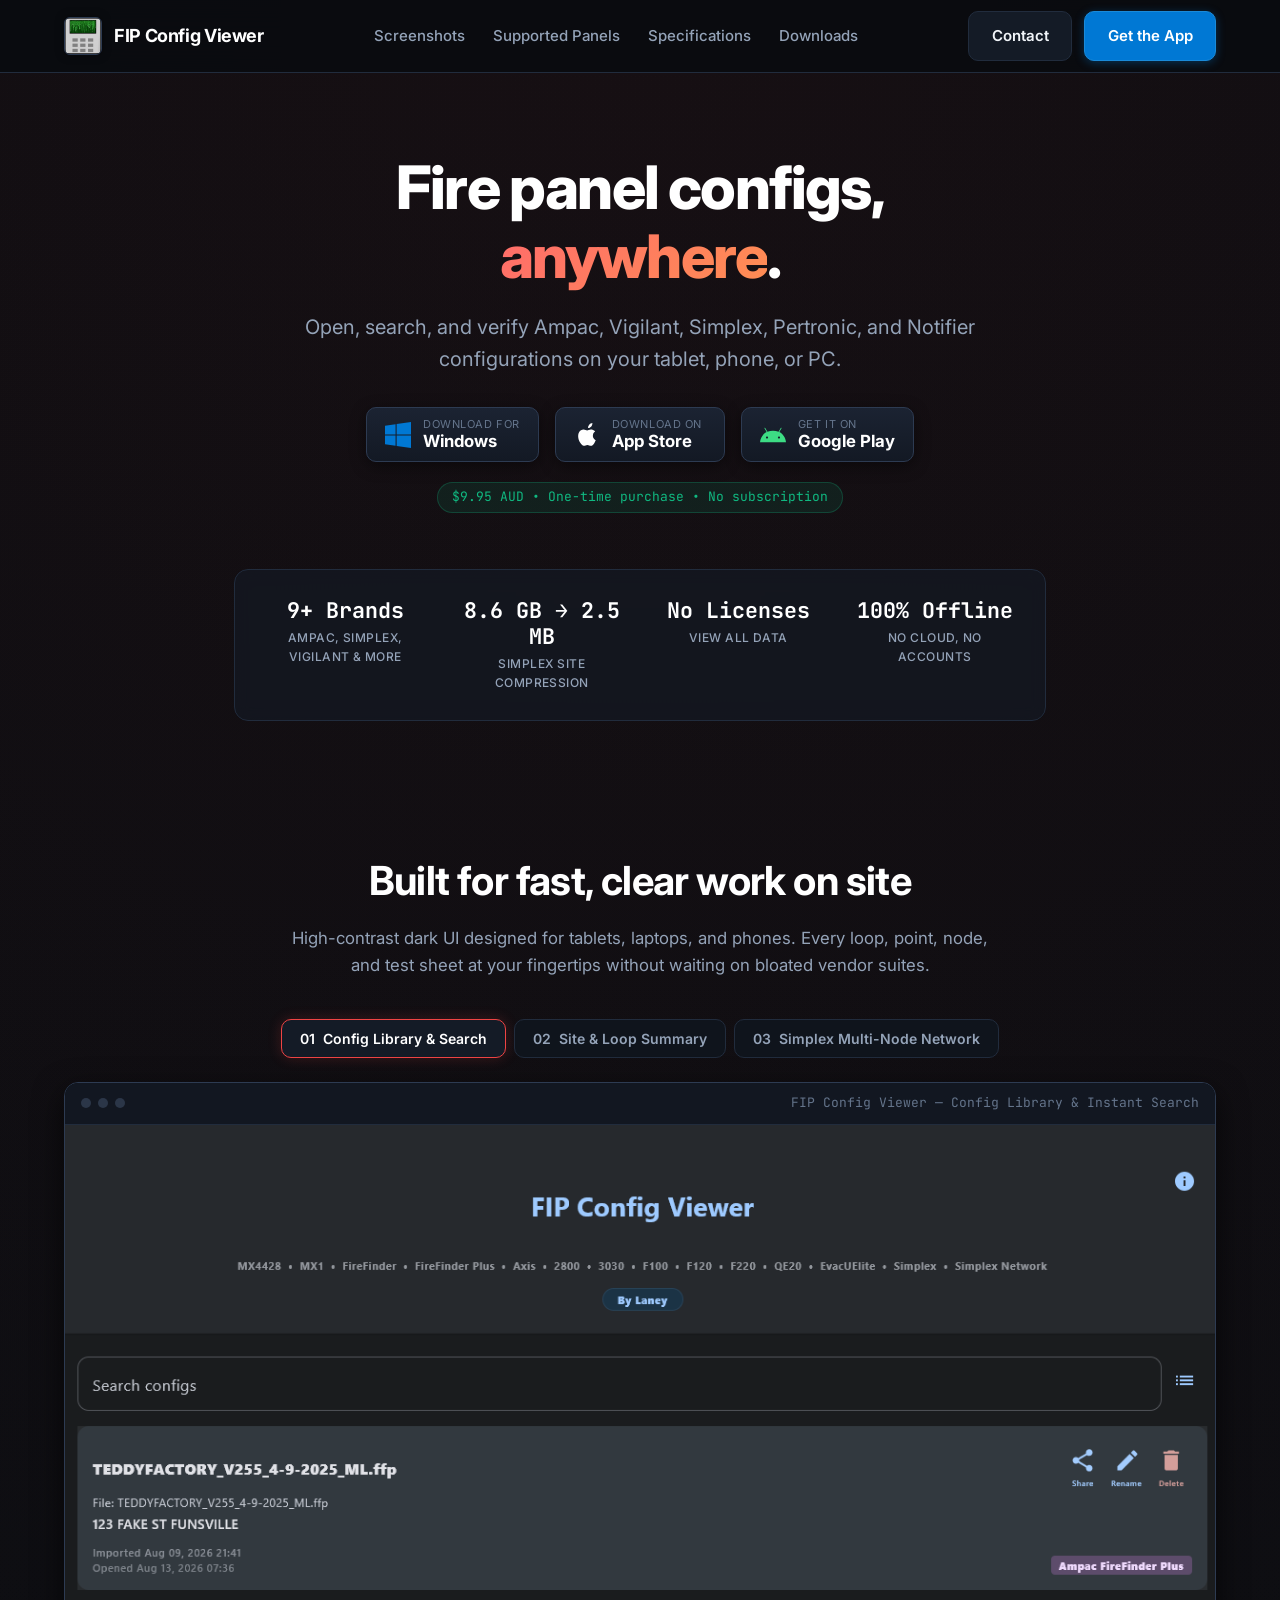
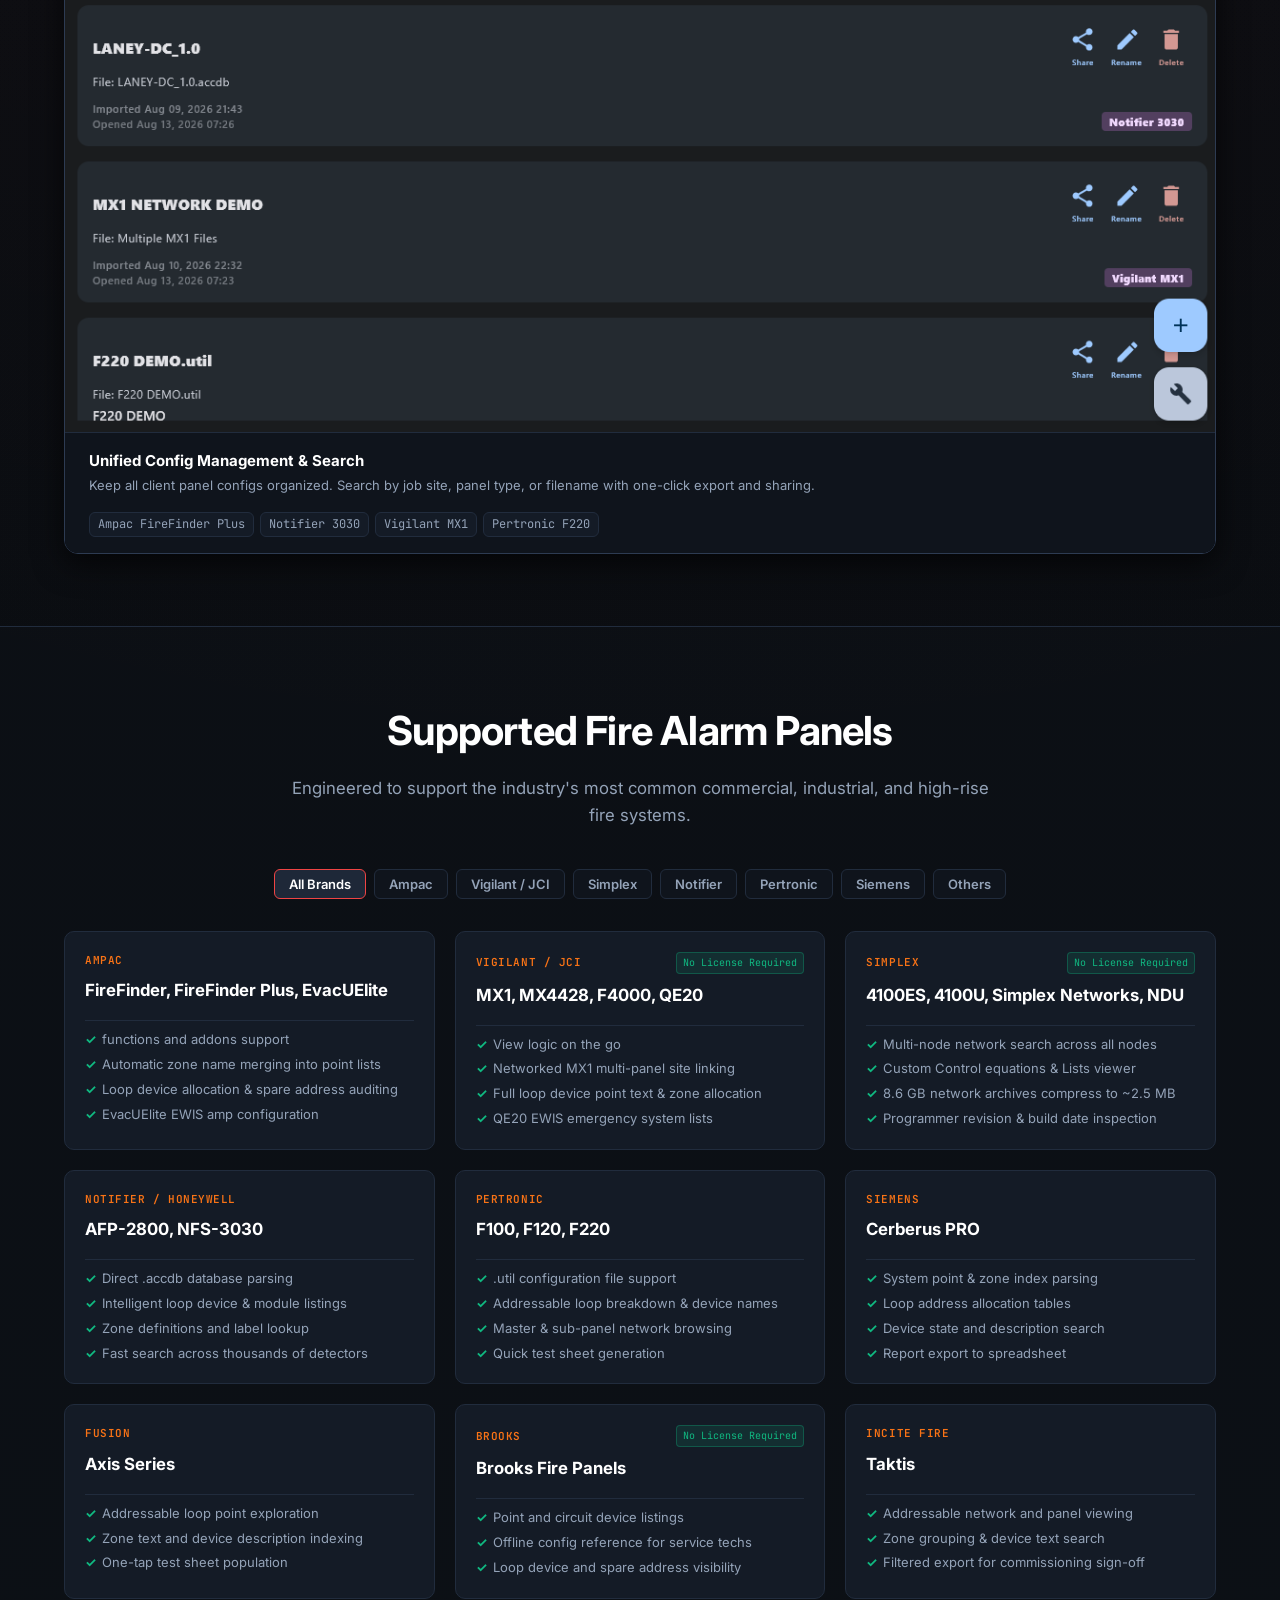
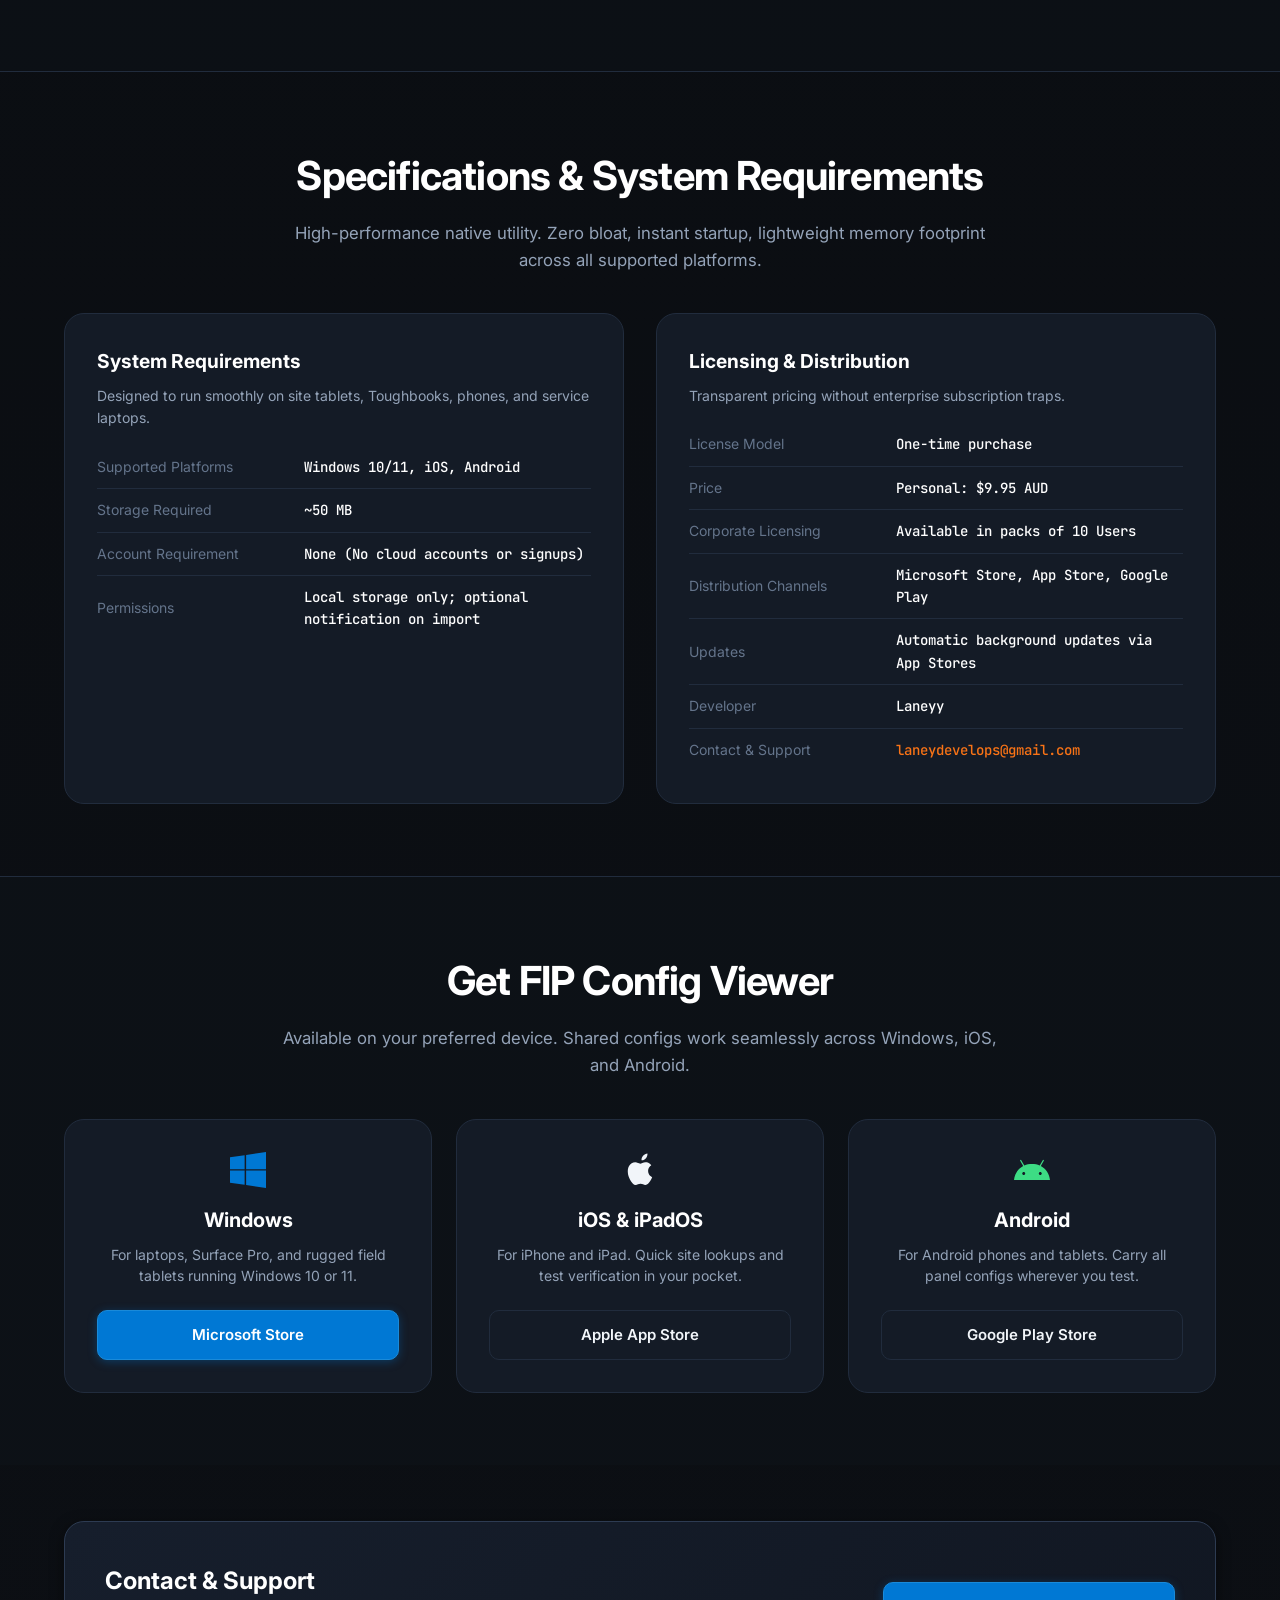
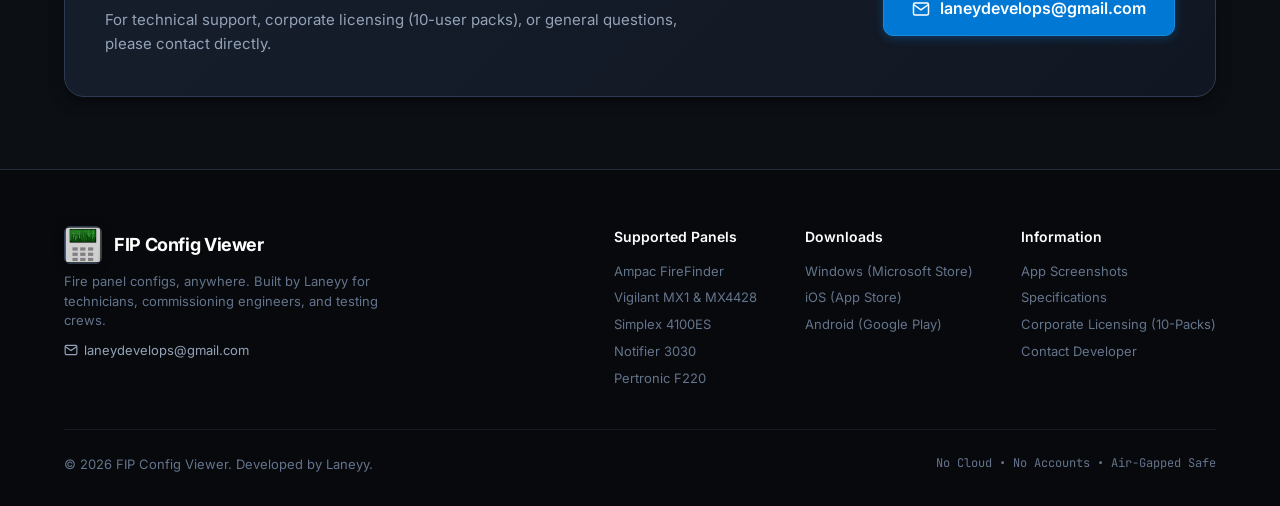
==== index.html @ ff8e3ecc "contact" ====
<!DOCTYPE html>
<html lang="en">

<head>
  <meta charset="UTF-8">
  <meta name="viewport" content="width=device-width, initial-scale=1.0">
  <title>FIP Config Viewer — Fire Panel Configs Anywhere | Windows, iOS, Android</title>

  <meta name="description"
    content="View, search, audit loops, and create test reports for Ampac, Vigilant, Simplex, Notifier, and Pertronic fire panels on Windows, iOS, and Android. No vendor license or dongle required.">
  <meta name="keywords"
    content="fire indicator panel, FIP config viewer, fire panel viewer, Ampac FireFinder Plus, Vigilant MX1, Simplex 4100ES, Notifier 3030, Pertronic F220, fire alarm technician, test sheet export">
  <meta name="author" content="Laneyy">
  <meta name="robots" content="index, follow">

  <link rel="canonical" href="https://fipconfigviewer.com/">

  <!-- Open Graph -->
  <meta property="og:type" content="website">
  <meta property="og:url" content="https://fipconfigviewer.com/">
  <meta property="og:title" content="FIP Config Viewer — Fire Panel Configs Anywhere">
  <meta property="og:description"
    content="Open and search Ampac, Vigilant, Simplex, Notifier, and Pertronic fire panel backups on Windows, iOS, and Android. No vendor dongle or license required.">
  <meta property="og:image" content="https://fipconfigviewer.com/assets/screenshot2.png">

  <!-- Twitter Card -->
  <meta name="twitter:card" content="summary_large_image">
  <meta name="twitter:title" content="FIP Config Viewer — Fire Panel Configs Anywhere">
  <meta name="twitter:description"
    content="The dedicated utility for fire alarm technicians, commissioning engineers, and routine testers across Windows, iOS, and Android.">
  <meta name="twitter:image" content="https://fipconfigviewer.com/assets/screenshot2.png">

  <!-- Favicons -->
  <link rel="icon" type="image/png" href="assets/icon.png">
  <link rel="apple-touch-icon" href="assets/icon.png">

  <!-- Fonts -->
  <link rel="preconnect" href="https://fonts.googleapis.com">
  <link rel="preconnect" href="https://fonts.gstatic.com" crossorigin>
  <link
    href="https://fonts.googleapis.com/css2?family=Inter:wght@400;500;600;700;800&family=JetBrains+Mono:wght@400;500;600;700&display=swap"
    rel="stylesheet">

  <link rel="stylesheet" href="styles.css">

  <!-- Structured Data -->
  <script type="application/ld+json">
  {
    "@context": "https://schema.org",
    "@type": "SoftwareApplication",
    "name": "FIP Config Viewer",
    "operatingSystem": "Windows 10, Windows 11, iOS, Android",
    "applicationCategory": "UtilitiesApplication",
    "offers": {
      "@type": "Offer",
      "price": "9.95",
      "priceCurrency": "AUD"
    },
    "author": {
      "@type": "Person",
      "name": "Laneyy"
    },
    "description": "View, create test reports, share configs, and export device and zone lists for Ampac, Vigilant, Simplex, Notifier, and Pertronic fire alarm panels.",
    "screenshot": "https://fipconfigviewer.com/assets/screenshot1.png"
  }
  </script>
</head>

<body>

  <!-- ========================================================================
       Top Navigation
       ======================================================================== -->
  <header class="site-header">
    <div class="container nav-container">
      <a href="#" class="brand">
        <img src="assets/icon.png" alt="FIP Config Viewer Icon" class="brand-icon">
        <div class="brand-text">
          <span class="brand-title">FIP Config Viewer</span>
        </div>
      </a>

      <nav>
        <ul class="nav-links" id="navLinks">
          <li><a href="#showcase" class="nav-link">Screenshots</a></li>
          <li><a href="#matrix" class="nav-link">Supported Panels</a></li>
          <li><a href="#specs" class="nav-link">Specifications</a></li>
          <li><a href="#downloads" class="nav-link">Downloads</a></li>
        </ul>
      </nav>

      <div class="nav-actions">
        <a href="mailto:laneydevelops@gmail.com" class="btn btn-secondary">
          Contact
        </a>
        <a href="#downloads" class="btn btn-primary">
          Get the App
        </a>
        <button class="mobile-toggle" id="mobileNavToggle" aria-label="Toggle navigation">
          <span></span>
          <span></span>
          <span></span>
        </button>
      </div>
    </div>
  </header>

  <!-- ========================================================================
       Hero Section
       ======================================================================== -->
  <section class="hero-section">
    <div class="container hero-content">
      <h1 class="hero-title">
        Fire panel configs,<br><span class="text-fire">anywhere</span>.
      </h1>

      <p class="hero-subtitle">
        Open, search, and verify Ampac, Vigilant, Simplex, Pertronic, and Notifier configurations on your tablet, phone,
        or PC.
      </p>

      <!-- Multi-Platform Download Group -->
      <div class="hero-cta-group">
        <!-- Windows -->
        <a href="https://apps.microsoft.com/detail/9mz8tl0hw1b6?hl=en-GB&gl=AU" target="_blank"
          rel="noopener noreferrer" class="hero-platform-btn ms-store-link">
          <svg class="platform-icon" viewBox="0 0 24 24" fill="#0078d4">
            <path
              d="M0 3.449L9.75 2.1v9.451H0V3.449zm0 8.899h9.75V21.9L0 20.551v-8.203zm10.749-10.42L24 0v11.55h-13.251V1.928zm0 10.42H24V24l-13.251-1.929V12.348z" />
          </svg>
          <div class="platform-btn-info">
            <span class="platform-btn-sub">Download for</span>
            <span class="platform-btn-title">Windows</span>
          </div>
        </a>

        <!-- iOS -->
        <a href="https://apps.apple.com/app/fip-config-viewer/id6784992438" target="_blank" rel="noopener noreferrer"
          class="hero-platform-btn">
          <svg class="platform-icon" viewBox="0 0 24 24" fill="currentColor">
            <path
              d="M18.71 19.5c-.83 1.24-1.71 2.45-3.05 2.47-1.34.03-1.77-.79-3.29-.79-1.53 0-2 .77-3.27.82-1.31.05-2.3-1.32-3.14-2.53C4.25 17 2.94 12.45 4.7 9.39c.87-1.52 2.43-2.48 4.12-2.51 1.28-.02 2.5.87 3.29.87.78 0 2.26-1.07 3.81-.91.65.03 2.47.26 3.64 1.98-.09.06-2.17 1.28-2.15 3.81.03 3.02 2.65 4.03 2.68 4.04-.03.07-.42 1.44-1.38 2.83M15.97 4.15c.67-.83 1.13-1.98.99-3.15-1.01.05-2.22.68-2.92 1.5-.62.72-1.16 1.89-1.01 3.02 1.13.09 2.28-.56 2.94-1.37z" />
          </svg>
          <div class="platform-btn-info">
            <span class="platform-btn-sub">Download on</span>
            <span class="platform-btn-title">App Store</span>
          </div>
        </a>

        <!-- Android -->
        <a href="https://play.google.com/store/apps/details?id=com.fipviewer" target="_blank" rel="noopener noreferrer"
          class="hero-platform-btn">
          <svg class="platform-icon" viewBox="0 0 24 24" fill="#3ddc84">
            <path
              d="M17.523 15.3414c-.5511 0-.9993-.4486-.9993-1.0001s.4482-1.0001.9993-1.0001c.5516 0 .9997.4486.9997 1.0001s-.4481 1.0001-.9997 1.0001m-11.046 0c-.5511 0-.9993-.4486-.9993-1.0001s.4482-1.0001.9993-1.0001c.5516 0 .9997.4486.9997 1.0001s-.4481 1.0001-.9997 1.0001m11.4045-6.02l1.996-3.456a.416.416 0 0 0-.1521-.5676.416.416 0 0 0-.5676.1521l-2.0223 3.503C15.5902 8.4111 13.8533 8.0805 12 8.0805c-1.8533 0-3.5902.3306-5.1355.8724L4.8422 5.4499a.416.416 0 0 0-.5676-.1521.416.416 0 0 0-.1521.5676l1.996 3.456C2.6889 11.1867.3432 14.6589 0 18.7402h24c-.3432-4.0813-2.6889-7.5535-6.1185-9.4188" />
          </svg>
          <div class="platform-btn-info">
            <span class="platform-btn-sub">Get it on</span>
            <span class="platform-btn-title">Google Play</span>
          </div>
        </a>
      </div>

      <div class="pricing-pill">
        $9.95 AUD • One-time purchase • No subscription
      </div>

      <!-- Quick Proof / Stats Bar -->
      <div class="hero-stats-row">
        <div class="hero-stat">
          <span class="stat-value">9+ Brands</span>
          <span class="stat-label">Ampac, Simplex, Vigilant & more</span>
        </div>
        <div class="hero-stat">
          <span class="stat-value">8.6 GB → 2.5 MB</span>
          <span class="stat-label">Simplex Site Compression</span>
        </div>
        <div class="hero-stat">
          <span class="stat-value">No Licenses</span>
          <span class="stat-label">View all data</span>
        </div>
        <div class="hero-stat">
          <span class="stat-value">100% Offline</span>
          <span class="stat-label">No Cloud, No Accounts</span>
        </div>
      </div>
    </div>
  </section>

  <!-- ========================================================================
       App Showcase / Real Screenshots
       ======================================================================== -->
  <section class="showcase-section" id="showcase">
    <div class="container">
      <div class="section-head">
        <h2 class="section-title">Built for fast, clear work on site</h2>
        <p class="section-desc">
          High-contrast dark UI designed for tablets, laptops, and phones. Every loop, point, node, and test sheet at
          your fingertips without waiting on bloated vendor suites.
        </p>
      </div>

      <!-- Tab Switcher -->
      <div class="showcase-tabs">
        <button class="showcase-tab active" data-target="tab-configs">
          <span>01</span> Config Library & Search
        </button>
        <button class="showcase-tab" data-target="tab-summary">
          <span>02</span> Site & Loop Summary
        </button>
        <button class="showcase-tab" data-target="tab-nodes">
          <span>03</span> Simplex Multi-Node Network
        </button>
      </div>

      <!-- Window Frame Viewport -->
      <div class="showcase-viewport">
        <div class="window-titlebar">
          <div class="window-dots">
            <span class="window-dot"></span>
            <span class="window-dot"></span>
            <span class="window-dot"></span>
          </div>
          <span class="window-title" id="windowTitleText">
            FIP Config Viewer — Config Library & Instant Search
          </span>
        </div>

        <div class="showcase-display">
          <!-- Slide 1: Configs Library -->
          <div class="screenshot-slide active" id="tab-configs">
            <div class="screenshot-img-wrap">
              <img src="assets/screenshot1.png"
                alt="FIP Config Viewer Configs Library screen showing FireFinder Plus, Notifier 3030, and Vigilant MX1">
            </div>
            <div class="screenshot-caption-bar">
              <div class="caption-meta">
                <span class="caption-heading">Unified Config Management & Search</span>
                <span class="caption-details">Keep all client panel configs organized. Search by job site, panel type,
                  or filename with one-click export and sharing.</span>
              </div>
              <div class="caption-tags">
                <span class="tech-tag">Ampac FireFinder Plus</span>
                <span class="tech-tag">Notifier 3030</span>
                <span class="tech-tag">Vigilant MX1</span>
                <span class="tech-tag">Pertronic F220</span>
              </div>
            </div>
          </div>

          <!-- Slide 2: Loop Summary -->
          <div class="screenshot-slide" id="tab-summary">
            <div class="screenshot-img-wrap">
              <img src="assets/screenshot2.png"
                alt="FIP Config Viewer Loop Summary showing Nodes, Zones, Devices, Groups, and Loop breakdown">
            </div>
            <div class="screenshot-caption-bar">
              <div class="caption-meta">
                <span class="caption-heading">Site Totals & Loop Device Allocation</span>
                <span class="caption-details">Instantly see 23 Nodes, 860 Zones, 1,963 Devices, and 416 Groups.
                  Breakdown of every loop with used devices vs spare addresses.</span>
              </div>
              <div class="caption-tags">
                <span class="tech-tag">126 Device Limit Audit</span>
                <span class="tech-tag">Spare Device Count</span>
                <span class="tech-tag">Zone Grouping</span>
              </div>
            </div>
          </div>

          <!-- Slide 3: Simplex Nodes -->
          <div class="screenshot-slide" id="tab-nodes">
            <div class="screenshot-img-wrap">
              <img src="assets/screenshot3.png"
                alt="FIP Config Viewer Simplex Multi-Node network view showing 4100ES, AS7240 NDU nodes and revisions">
            </div>
            <div class="screenshot-caption-bar">
              <div class="caption-meta">
                <span class="caption-heading">Simplex Multi-Node Network Topology</span>
                <span class="caption-details">Audit every node on a large Simplex network (4100ES, AS7240 NDU) with
                  build dates, used loops, points, and programmer revisions.</span>
              </div>
              <div class="caption-tags">
                <span class="tech-tag">Simplex 4100ES</span>
                <span class="tech-tag">NDU Displays</span>
                <span class="tech-tag">Custom Control</span>
                <span class="tech-tag">Lists</span>
              </div>
            </div>
          </div>
        </div>
      </div>
    </div>
  </section>

  <!-- ========================================================================
       Supported Panels Matrix
       ======================================================================== -->
  <section class="matrix-section" id="matrix">
    <div class="container">
      <div class="section-head">
        <h2 class="section-title">Supported Fire Alarm Panels</h2>
        <p class="section-desc">
          Engineered to support the industry's most common commercial, industrial, and high-rise fire systems.
        </p>
      </div>

      <!-- Filter Controls -->
      <div class="matrix-filter-bar">
        <div class="matrix-brands-tabs">
          <button class="matrix-brand-btn active" data-filter="all">All Brands</button>
          <button class="matrix-brand-btn" data-filter="ampac">Ampac</button>
          <button class="matrix-brand-btn" data-filter="vigilant">Vigilant / JCI</button>
          <button class="matrix-brand-btn" data-filter="simplex">Simplex</button>
          <button class="matrix-brand-btn" data-filter="notifier">Notifier</button>
          <button class="matrix-brand-btn" data-filter="pertronic">Pertronic</button>
          <button class="matrix-brand-btn" data-filter="siemens">Siemens</button>
          <button class="matrix-brand-btn" data-filter="others">Others</button>
        </div>
      </div>

      <!-- Panels Grid -->
      <div class="matrix-grid">
        <!-- Ampac -->
        <div class="panel-card" data-brand="ampac">
          <div class="panel-card-header">
            <span class="panel-brand-name">Ampac</span>
          </div>
          <h4 class="panel-models">FireFinder, FireFinder Plus, EvacUElite</h4>
          <ul class="panel-features-list">
            <li>functions and addons support</li>
            <li>Automatic zone name merging into point lists</li>
            <li>Loop device allocation & spare address auditing</li>
            <li>EvacUElite EWIS amp configuration</li>
          </ul>
        </div>

        <!-- Vigilant -->
        <div class="panel-card" data-brand="vigilant">
          <div class="panel-card-header">
            <span class="panel-brand-name">Vigilant / JCI</span>
            <span class="panel-status-pill">No License Required</span>
          </div>
          <h4 class="panel-models">MX1, MX4428, F4000, QE20</h4>
          <ul class="panel-features-list">
            <li>View logic on the go</li>
            <li>Networked MX1 multi-panel site linking</li>
            <li>Full loop device point text & zone allocation</li>
            <li>QE20 EWIS emergency system lists</li>
          </ul>
        </div>

        <!-- Simplex -->
        <div class="panel-card" data-brand="simplex">
          <div class="panel-card-header">
            <span class="panel-brand-name">Simplex</span>
            <span class="panel-status-pill">No License Required</span>
          </div>
          <h4 class="panel-models">4100ES, 4100U, Simplex Networks, NDU</h4>
          <ul class="panel-features-list">
            <li>Multi-node network search across all nodes</li>
            <li>Custom Control equations & Lists viewer</li>
            <li>8.6 GB network archives compress to ~2.5 MB</li>
            <li>Programmer revision & build date inspection</li>
          </ul>
        </div>

        <!-- Notifier -->
        <div class="panel-card" data-brand="notifier">
          <div class="panel-card-header">
            <span class="panel-brand-name">Notifier / Honeywell</span>
          </div>
          <h4 class="panel-models">AFP-2800, NFS-3030</h4>
          <ul class="panel-features-list">
            <li>Direct .accdb database parsing</li>
            <li>Intelligent loop device & module listings</li>
            <li>Zone definitions and label lookup</li>
            <li>Fast search across thousands of detectors</li>
          </ul>
        </div>

        <!-- Pertronic -->
        <div class="panel-card" data-brand="pertronic">
          <div class="panel-card-header">
            <span class="panel-brand-name">Pertronic</span>
          </div>
          <h4 class="panel-models">F100, F120, F220</h4>
          <ul class="panel-features-list">
            <li>.util configuration file support</li>
            <li>Addressable loop breakdown & device names</li>
            <li>Master & sub-panel network browsing</li>
            <li>Quick test sheet generation</li>
          </ul>
        </div>

        <!-- Siemens -->
        <div class="panel-card" data-brand="siemens">
          <div class="panel-card-header">
            <span class="panel-brand-name">Siemens</span>
          </div>
          <h4 class="panel-models">Cerberus PRO</h4>
          <ul class="panel-features-list">
            <li>System point & zone index parsing</li>
            <li>Loop address allocation tables</li>
            <li>Device state and description search</li>
            <li>Report export to spreadsheet</li>
          </ul>
        </div>

        <!-- Fusion -->
        <div class="panel-card" data-brand="others">
          <div class="panel-card-header">
            <span class="panel-brand-name">Fusion</span>
          </div>
          <h4 class="panel-models">Axis Series</h4>
          <ul class="panel-features-list">
            <li>Addressable loop point exploration</li>
            <li>Zone text and device description indexing</li>
            <li>One-tap test sheet population</li>
          </ul>
        </div>

        <!-- Brooks -->
        <div class="panel-card" data-brand="others">
          <div class="panel-card-header">
            <span class="panel-brand-name">Brooks</span>
            <span class="panel-status-pill">No License Required</span>
          </div>
          <h4 class="panel-models">Brooks Fire Panels</h4>
          <ul class="panel-features-list">
            <li>Point and circuit device listings</li>
            <li>Offline config reference for service techs</li>
            <li>Loop device and spare address visibility</li>
          </ul>
        </div>

        <!-- Incite -->
        <div class="panel-card" data-brand="others">
          <div class="panel-card-header">
            <span class="panel-brand-name">Incite Fire</span>
          </div>
          <h4 class="panel-models">Taktis</h4>
          <ul class="panel-features-list">
            <li>Addressable network and panel viewing</li>
            <li>Zone grouping & device text search</li>
            <li>Filtered export for commissioning sign-off</li>
          </ul>
        </div>
      </div>
    </div>
  </section>

  <!-- ========================================================================
       Technical Specifications & Architecture
       ======================================================================== -->
  <section class="specs-section" id="specs">
    <div class="container">
      <div class="section-head">
        <h2 class="section-title">Specifications & System Requirements</h2>
        <p class="section-desc">
          High-performance native utility. Zero bloat, instant startup, lightweight memory footprint across all
          supported platforms.
        </p>
      </div>

      <div class="specs-grid">
        <div class="specs-card">
          <h3 style="font-size: 1.2rem; color: #fff; margin-bottom: 0.5rem;">System Requirements</h3>
          <p style="font-size: 0.875rem; color: var(--text-secondary); margin-bottom: 1rem;">
            Designed to run smoothly on site tablets, Toughbooks, phones, and service laptops.
          </p>
          <table class="specs-table">
            <tbody>
              <tr>
                <td>Supported Platforms</td>
                <td>Windows 10/11, iOS, Android</td>
              </tr>
              <tr>
                <td>Storage Required</td>
                <td>~50 MB</td>
              </tr>
              <tr>
                <td>Account Requirement</td>
                <td>None (No cloud accounts or signups)</td>
              </tr>
              <tr>
                <td>Permissions</td>
                <td>Local storage only; optional notification on import</td>
              </tr>
            </tbody>
          </table>
        </div>

        <div class="specs-card">
          <h3 style="font-size: 1.2rem; color: #fff; margin-bottom: 0.5rem;">Licensing & Distribution</h3>
          <p style="font-size: 0.875rem; color: var(--text-secondary); margin-bottom: 1rem;">
            Transparent pricing without enterprise subscription traps.
          </p>
          <table class="specs-table">
            <tbody>
              <tr>
                <td>License Model</td>
                <td>One-time purchase</td>
              </tr>
              <tr>
                <td>Price</td>
                <td>Personal: $9.95 AUD</td>
              </tr>
              <tr>
                <td>Corporate Licensing</td>
                <td>Available in packs of 10 Users</td>
              </tr>
              <tr>
                <td>Distribution Channels</td>
                <td>Microsoft Store, App Store, Google Play</td>
              </tr>
              <tr>
                <td>Updates</td>
                <td>Automatic background updates via App Stores</td>
              </tr>
              <tr>
                <td>Developer</td>
                <td>Laneyy</td>
              </tr>
              <tr>
                <td>Contact & Support</td>
                <td><a href="mailto:laneydevelops@gmail.com"
                    style="color: var(--accent-orange);">laneydevelops@gmail.com</a></td>
              </tr>
            </tbody>
          </table>
        </div>
      </div>
    </div>
  </section>

  <!-- ========================================================================
       Downloads Section
       ======================================================================== -->
  <section class="downloads-section" id="downloads">
    <div class="container">
      <div class="section-head">
        <h2 class="section-title">Get FIP Config Viewer</h2>
        <p class="section-desc">
          Available on your preferred device. Shared configs work seamlessly across Windows, iOS, and Android.
        </p>
      </div>

      <div class="downloads-grid">
        <!-- Windows Card -->
        <div class="download-card">
          <div class="download-card-icon">
            <svg viewBox="0 0 24 24" fill="#0078d4" width="36" height="36">
              <path
                d="M0 3.449L9.75 2.1v9.451H0V3.449zm0 8.899h9.75V21.9L0 20.551v-8.203zm10.749-10.42L24 0v11.55h-13.251V1.928zm0 10.42H24V24l-13.251-1.929V12.348z" />
            </svg>
          </div>
          <h3 class="download-card-title">Windows</h3>
          <p class="download-card-desc">For laptops, Surface Pro, and rugged field tablets running Windows 10 or 11.</p>
          <a href="https://apps.microsoft.com/detail/9mz8tl0hw1b6?hl=en-GB&gl=AU" target="_blank"
            rel="noopener noreferrer" class="btn btn-primary ms-store-link" style="width: 100%;">
            Microsoft Store
          </a>
        </div>

        <!-- iOS Card -->
        <div class="download-card">
          <div class="download-card-icon">
            <svg viewBox="0 0 24 24" fill="currentColor" width="36" height="36">
              <path
                d="M18.71 19.5c-.83 1.24-1.71 2.45-3.05 2.47-1.34.03-1.77-.79-3.29-.79-1.53 0-2 .77-3.27.82-1.31.05-2.3-1.32-3.14-2.53C4.25 17 2.94 12.45 4.7 9.39c.87-1.52 2.43-2.48 4.12-2.51 1.28-.02 2.5.87 3.29.87.78 0 2.26-1.07 3.81-.91.65.03 2.47.26 3.64 1.98-.09.06-2.17 1.28-2.15 3.81.03 3.02 2.65 4.03 2.68 4.04-.03.07-.42 1.44-1.38 2.83M15.97 4.15c.67-.83 1.13-1.98.99-3.15-1.01.05-2.22.68-2.92 1.5-.62.72-1.16 1.89-1.01 3.02 1.13.09 2.28-.56 2.94-1.37z" />
            </svg>
          </div>
          <h3 class="download-card-title">iOS & iPadOS</h3>
          <p class="download-card-desc">For iPhone and iPad. Quick site lookups and test verification in your pocket.
          </p>
          <a href="https://apps.apple.com/app/fip-config-viewer/id6784992438" target="_blank" rel="noopener noreferrer"
            class="btn btn-secondary" style="width: 100%;">
            Apple App Store
          </a>
        </div>

        <!-- Android Card -->
        <div class="download-card">
          <div class="download-card-icon">
            <svg viewBox="0 0 24 24" fill="#3ddc84" width="36" height="36">
              <path
                d="M17.523 15.3414c-.5511 0-.9993-.4486-.9993-1.0001s.4482-1.0001.9993-1.0001c.5516 0 .9997.4486.9997 1.0001s-.4481 1.0001-.9997 1.0001m-11.046 0c-.5511 0-.9993-.4486-.9993-1.0001s.4482-1.0001.9993-1.0001c.5516 0 .9997.4486.9997 1.0001s-.4481 1.0001-.9997 1.0001m11.4045-6.02l1.996-3.456a.416.416 0 0 0-.1521-.5676.416.416 0 0 0-.5676.1521l-2.0223 3.503C15.5902 8.4111 13.8533 8.0805 12 8.0805c-1.8533 0-3.5902.3306-5.1355.8724L4.8422 5.4499a.416.416 0 0 0-.5676-.1521.416.416 0 0 0-.1521.5676l1.996 3.456C2.6889 11.1867.3432 14.6589 0 18.7402h24c-.3432-4.0813-2.6889-7.5535-6.1185-9.4188" />
            </svg>
          </div>
          <h3 class="download-card-title">Android</h3>
          <p class="download-card-desc">For Android phones and tablets. Carry all panel configs wherever you test.</p>
          <a href="https://play.google.com/store/apps/details?id=com.fipviewer" target="_blank"
            rel="noopener noreferrer" class="btn btn-secondary" style="width: 100%;">
            Google Play Store
          </a>
        </div>
      </div>
    </div>
  </section>

  <!-- ========================================================================
       Contact Section
       ======================================================================== -->
  <section class="contact-section" id="contact">
    <div class="container">
      <div class="contact-card">
        <div class="contact-card-info">
          <h2 class="contact-title">Contact & Support</h2>
          <p class="contact-desc">
            For technical support, corporate licensing (10-user packs), or general questions, please contact directly.
          </p>
        </div>
        <a href="mailto:laneydevelops@gmail.com" class="btn btn-primary contact-main-btn">
          <svg width="18" height="18" viewBox="0 0 24 24" fill="none" stroke="currentColor" stroke-width="2">
            <path d="M4 4h16c1.1 0 2 .9 2 2v12c0 1.1-.9 2-2 2H4c-1.1 0-2-.9-2-2V6c0-1.1.9-2 2-2z" />
            <polyline points="22,6 12,13 2,6" />
          </svg>
          laneydevelops@gmail.com
        </a>
      </div>
    </div>
  </section>

  <!-- ========================================================================
       Footer
       ======================================================================== -->
  <footer class="site-footer">
    <div class="container">
      <div class="footer-top">
        <div class="footer-brand">
          <div class="brand">
            <img src="assets/icon.png" alt="FIP Config Viewer" class="brand-icon">
            <span class="brand-title">FIP Config Viewer</span>
          </div>
          <p>
            Fire panel configs, anywhere. Built by Laneyy for technicians, commissioning engineers, and testing crews.
          </p>
          <p style="margin-top: 10px;">
            <a href="mailto:laneydevelops@gmail.com"
              style="color: var(--text-secondary); display: inline-flex; align-items: center; gap: 6px;">
              <svg width="14" height="14" viewBox="0 0 24 24" fill="none" stroke="currentColor" stroke-width="2">
                <path d="M4 4h16c1.1 0 2 .9 2 2v12c0 1.1-.9 2-2 2H4c-1.1 0-2-.9-2-2V6c0-1.1.9-2 2-2z" />
                <polyline points="22,6 12,13 2,6" />
              </svg>
              laneydevelops@gmail.com
            </a>
          </p>
        </div>

        <div class="footer-links-group">
          <div class="footer-col">
            <h4>Supported Panels</h4>
            <ul>
              <li><a href="#matrix">Ampac FireFinder</a></li>
              <li><a href="#matrix">Vigilant MX1 & MX4428</a></li>
              <li><a href="#matrix">Simplex 4100ES</a></li>
              <li><a href="#matrix">Notifier 3030</a></li>
              <li><a href="#matrix">Pertronic F220</a></li>
            </ul>
          </div>

          <div class="footer-col">
            <h4>Downloads</h4>
            <ul>
              <li><a href="https://apps.microsoft.com/detail/9mz8tl0hw1b6?hl=en-GB&gl=AU" target="_blank"
                  rel="noopener noreferrer">Windows (Microsoft Store)</a></li>
              <li><a href="https://apps.apple.com/app/fip-config-viewer/id6784992438" target="_blank"
                  rel="noopener noreferrer">iOS (App Store)</a></li>
              <li><a href="https://play.google.com/store/apps/details?id=com.fipviewer" target="_blank"
                  rel="noopener noreferrer">Android (Google Play)</a></li>
            </ul>
          </div>

          <div class="footer-col">
            <h4>Information</h4>
            <ul>
              <li><a href="#showcase">App Screenshots</a></li>
              <li><a href="#specs">Specifications</a></li>
              <li><a href="#specs">Corporate Licensing (10-Packs)</a></li>
              <li><a href="mailto:laneydevelops@gmail.com">Contact Developer</a></li>
            </ul>
          </div>
        </div>
      </div>

      <div class="footer-bottom">
        <div>
          &copy; 2026 FIP Config Viewer. Developed by Laneyy.
        </div>
        <div style="font-family: var(--font-mono); font-size: 0.75rem;">
          No Cloud • No Accounts • Air-Gapped Safe
        </div>
      </div>
    </div>
  </footer>

  <script src="script.js"></script>
</body>

</html>
---- styles.css ----
/* ==========================================================================
   FIP Config Viewer — Official Product Stylesheet
   Designed for Fire Alarm Technicians & Field Engineers
   Aesthetic: Industrial Precision, High-Contrast Dark Engineering Palette
   Platforms: Windows, iOS, Android
   ========================================================================== */

:root {
  --bg-canvas: #090c10;
  --bg-surface: #0f141c;
  --bg-card: #141b26;
  --bg-card-hover: #1b2332;
  --bg-elevated: #1e2838;
  --bg-input: #0c1017;
  
  --border-subtle: #212c3d;
  --border-muted: #2d3b52;
  --border-active: #405473;

  --text-primary: #f1f5f9;
  --text-secondary: #94a3b8;
  --text-muted: #64748b;
  --text-white: #ffffff;

  --accent-red: #ef4444;
  --accent-red-glow: rgba(239, 68, 68, 0.18);
  --accent-orange: #f97316;
  --accent-amber: #f59e0b;
  --accent-blue: #0078d4;
  --accent-cyan: #06b6d4;
  --accent-emerald: #10b981;
  --accent-emerald-glow: rgba(16, 185, 129, 0.2);

  --font-sans: 'Inter', -apple-system, BlinkMacSystemFont, 'Segoe UI', Roboto, Helvetica, Arial, sans-serif;
  --font-mono: 'JetBrains Mono', 'SF Mono', Consolas, 'Liberation Mono', Menlo, monospace;

  --radius-sm: 6px;
  --radius-md: 10px;
  --radius-lg: 14px;
  --radius-xl: 20px;
  --radius-full: 9999px;

  --shadow-sm: 0 1px 3px rgba(0, 0, 0, 0.4);
  --shadow-md: 0 4px 14px rgba(0, 0, 0, 0.5);
  --shadow-lg: 0 10px 30px rgba(0, 0, 0, 0.65);

  --container-max: 1200px;
  --transition-fast: 0.18s ease;
  --transition-normal: 0.28s ease;
}

*, *::before, *::after {
  box-sizing: border-box;
  margin: 0;
  padding: 0;
}

html {
  font-family: var(--font-sans);
  background-color: var(--bg-canvas);
  color: var(--text-primary);
  line-height: 1.6;
  scroll-behavior: smooth;
  text-rendering: optimizeLegibility;
  -webkit-font-smoothing: antialiased;
}

body {
  overflow-x: hidden;
  background-image: 
    radial-gradient(circle at 50% 0%, rgba(239, 68, 68, 0.06), transparent 45%),
    linear-gradient(to bottom, var(--bg-canvas), #0c0f14 100%);
  background-repeat: no-repeat;
  min-height: 100vh;
}

a {
  color: inherit;
  text-decoration: none;
}

button {
  font-family: inherit;
  cursor: pointer;
  border: none;
  background: none;
}

img {
  max-width: 100%;
  height: auto;
  display: block;
}

.container {
  width: 100%;
  max-width: var(--container-max);
  margin-left: auto;
  margin-right: auto;
  padding-left: 1.5rem;
  padding-right: 1.5rem;
}

/* ==========================================================================
   Navigation Bar
   ========================================================================== */

.site-header {
  position: sticky;
  top: 0;
  z-index: 100;
  background-color: rgba(9, 12, 16, 0.90);
  backdrop-filter: blur(16px);
  -webkit-backdrop-filter: blur(16px);
  border-bottom: 1px solid var(--border-subtle);
  transition: border-color var(--transition-fast);
}

.nav-container {
  display: flex;
  align-items: center;
  justify-content: space-between;
  height: 72px;
}

.brand {
  display: flex;
  align-items: center;
  gap: 12px;
  font-weight: 700;
  font-size: 1.15rem;
  letter-spacing: -0.02em;
  color: var(--text-white);
}

.brand-icon {
  width: 38px;
  height: 38px;
  border-radius: var(--radius-sm);
  box-shadow: 0 0 10px rgba(0, 0, 0, 0.4);
  border: 1px solid var(--border-muted);
}

.brand-text {
  display: flex;
  flex-direction: column;
}

.brand-title {
  display: flex;
  align-items: center;
  gap: 8px;
  font-size: 1.125rem;
  font-weight: 700;
  color: var(--text-white);
}

.nav-links {
  display: flex;
  align-items: center;
  gap: 1.75rem;
  list-style: none;
}

.nav-link {
  font-size: 0.9375rem;
  font-weight: 500;
  color: var(--text-secondary);
  transition: color var(--transition-fast);
}

.nav-link:hover {
  color: var(--text-white);
}

.nav-actions {
  display: flex;
  align-items: center;
  gap: 12px;
}

.mobile-toggle {
  display: none;
  flex-direction: column;
  gap: 5px;
  width: 30px;
  height: 30px;
  justify-content: center;
  padding: 4px;
}

.mobile-toggle span {
  display: block;
  width: 100%;
  height: 2px;
  background-color: var(--text-primary);
  border-radius: 2px;
  transition: all var(--transition-fast);
}

/* ==========================================================================
   Buttons
   ========================================================================== */

.btn {
  display: inline-flex;
  align-items: center;
  justify-content: center;
  gap: 10px;
  padding: 0.75rem 1.4rem;
  border-radius: var(--radius-md);
  font-size: 0.9375rem;
  font-weight: 600;
  transition: all var(--transition-fast);
  text-align: center;
  white-space: nowrap;
}

.btn-primary {
  background-color: #0078d4;
  color: var(--text-white);
  border: 1px solid #1a8ad9;
  box-shadow: 0 2px 10px rgba(0, 120, 212, 0.35);
}

.btn-primary:hover {
  background-color: #1084d8;
  box-shadow: 0 4px 16px rgba(0, 120, 212, 0.5);
  transform: translateY(-1px);
}

.btn-secondary {
  background-color: var(--bg-card);
  color: var(--text-primary);
  border: 1px solid var(--border-subtle);
}

.btn-secondary:hover {
  background-color: var(--bg-card-hover);
  border-color: var(--border-muted);
  color: var(--text-white);
  transform: translateY(-1px);
}

/* ==========================================================================
   Hero Section
   ========================================================================== */

.hero-section {
  padding: 5rem 0 3.5rem;
  position: relative;
}

.hero-content {
  display: flex;
  flex-direction: column;
  align-items: center;
  text-align: center;
  max-width: 860px;
  margin: 0 auto;
}

.hero-title {
  font-size: clamp(2.25rem, 5vw, 3.75rem);
  font-weight: 800;
  line-height: 1.15;
  letter-spacing: -0.03em;
  color: var(--text-white);
  margin-bottom: 1.25rem;
}

.hero-title .text-fire {
  color: #ff5252;
  background: linear-gradient(135deg, #ff6b6b 0%, #ff8e53 100%);
  -webkit-background-clip: text;
  -webkit-text-fill-color: transparent;
}

.hero-subtitle {
  font-size: clamp(1.0625rem, 2vw, 1.25rem);
  color: var(--text-secondary);
  line-height: 1.6;
  max-width: 740px;
  margin-bottom: 2rem;
}

/* Multi-Platform Download Buttons */
.hero-cta-group {
  display: flex;
  flex-wrap: wrap;
  align-items: center;
  justify-content: center;
  gap: 1rem;
  margin-bottom: 1.25rem;
}

.hero-platform-btn {
  display: inline-flex;
  align-items: center;
  gap: 12px;
  background: linear-gradient(180deg, #1b2332 0%, #131924 100%);
  border: 1px solid var(--border-muted);
  padding: 10px 18px;
  border-radius: var(--radius-md);
  box-shadow: 0 4px 16px rgba(0, 0, 0, 0.45);
  transition: all var(--transition-fast);
  color: var(--text-white);
  min-width: 170px;
}

.hero-platform-btn:hover {
  border-color: #0078d4;
  background: linear-gradient(180deg, #222d40 0%, #17202e 100%);
  box-shadow: 0 6px 20px rgba(0, 120, 212, 0.3);
  transform: translateY(-2px);
}

.platform-icon {
  width: 26px;
  height: 26px;
  flex-shrink: 0;
}

.platform-btn-info {
  display: flex;
  flex-direction: column;
  text-align: left;
}

.platform-btn-sub {
  font-size: 0.6875rem;
  color: var(--text-muted);
  text-transform: uppercase;
  letter-spacing: 0.05em;
  line-height: 1.2;
}

.platform-btn-title {
  font-size: 1.05rem;
  font-weight: 700;
  line-height: 1.2;
}

.pricing-pill {
  font-family: var(--font-mono);
  font-size: 0.8125rem;
  color: var(--accent-emerald);
  background-color: rgba(16, 185, 129, 0.1);
  border: 1px solid rgba(16, 185, 129, 0.25);
  padding: 4px 14px;
  border-radius: var(--radius-full);
  margin-bottom: 2rem;
}

.hero-stats-row {
  display: grid;
  grid-template-columns: repeat(4, 1fr);
  gap: 1rem;
  width: 100%;
  max-width: 920px;
  margin-top: 1.5rem;
  padding: 1.25rem;
  background-color: rgba(20, 27, 38, 0.65);
  border: 1px solid var(--border-subtle);
  border-radius: var(--radius-lg);
  backdrop-filter: blur(8px);
}

.hero-stat {
  display: flex;
  flex-direction: column;
  align-items: center;
  text-align: center;
  padding: 0.5rem;
}

.stat-value {
  font-family: var(--font-mono);
  font-size: 1.35rem;
  font-weight: 700;
  color: var(--text-white);
  line-height: 1.2;
  margin-bottom: 4px;
}

.stat-label {
  font-size: 0.75rem;
  color: var(--text-secondary);
  font-weight: 500;
  text-transform: uppercase;
  letter-spacing: 0.04em;
}

/* ==========================================================================
   Screenshots / Product Showcase Section
   ========================================================================== */

.showcase-section {
  padding: 4.5rem 0;
  position: relative;
}

.section-head {
  text-align: center;
  max-width: 720px;
  margin: 0 auto 2.5rem;
}

.section-title {
  font-size: clamp(1.75rem, 3.5vw, 2.5rem);
  font-weight: 700;
  letter-spacing: -0.02em;
  color: var(--text-white);
  margin-bottom: 0.75rem;
}

.section-desc {
  font-size: 1.05rem;
  color: var(--text-secondary);
}

.showcase-tabs {
  display: flex;
  justify-content: center;
  gap: 8px;
  margin-bottom: 1.5rem;
  flex-wrap: wrap;
}

.showcase-tab {
  display: inline-flex;
  align-items: center;
  gap: 8px;
  padding: 10px 18px;
  border-radius: var(--radius-md);
  font-size: 0.875rem;
  font-weight: 600;
  color: var(--text-secondary);
  background-color: var(--bg-surface);
  border: 1px solid var(--border-subtle);
  transition: all var(--transition-fast);
}

.showcase-tab:hover {
  color: var(--text-white);
  border-color: var(--border-muted);
}

.showcase-tab.active {
  color: var(--text-white);
  background-color: var(--bg-card);
  border-color: var(--accent-red);
  box-shadow: 0 0 14px rgba(239, 68, 68, 0.2);
}

.showcase-viewport {
  background: #080a0f;
  border: 1px solid var(--border-muted);
  border-radius: var(--radius-lg);
  overflow: hidden;
  box-shadow: var(--shadow-lg);
  position: relative;
}

.window-titlebar {
  display: flex;
  align-items: center;
  justify-content: space-between;
  padding: 10px 16px;
  background-color: #121721;
  border-bottom: 1px solid var(--border-subtle);
}

.window-dots {
  display: flex;
  gap: 7px;
}

.window-dot {
  width: 10px;
  height: 10px;
  border-radius: 50%;
  background-color: #2b3648;
}

.window-title {
  font-family: var(--font-mono);
  font-size: 0.8125rem;
  color: var(--text-muted);
  display: flex;
  align-items: center;
  gap: 8px;
}

.showcase-display {
  position: relative;
  min-height: 480px;
  display: flex;
  align-items: center;
  justify-content: center;
  background-color: #0b0f16;
}

.screenshot-slide {
  display: none;
  width: 100%;
}

.screenshot-slide.active {
  display: block;
  animation: fadeIn 0.3s ease-in-out;
}

@keyframes fadeIn {
  from { opacity: 0; transform: translateY(4px); }
  to { opacity: 1; transform: translateY(0); }
}

.screenshot-img-wrap {
  position: relative;
  overflow: hidden;
}

.screenshot-img-wrap img {
  width: 100%;
  height: auto;
  object-fit: contain;
  display: block;
}

.screenshot-caption-bar {
  padding: 1rem 1.5rem;
  background-color: var(--bg-surface);
  border-top: 1px solid var(--border-subtle);
  display: flex;
  align-items: center;
  justify-content: space-between;
  gap: 1rem;
  flex-wrap: wrap;
}

.caption-meta {
  display: flex;
  flex-direction: column;
}

.caption-heading {
  font-size: 0.9375rem;
  font-weight: 700;
  color: var(--text-white);
  margin-bottom: 2px;
}

.caption-details {
  font-size: 0.8125rem;
  color: var(--text-secondary);
}

.caption-tags {
  display: flex;
  gap: 6px;
  flex-wrap: wrap;
}

.tech-tag {
  font-family: var(--font-mono);
  font-size: 0.75rem;
  padding: 2px 8px;
  border-radius: var(--radius-sm);
  background-color: var(--bg-card);
  border: 1px solid var(--border-subtle);
  color: var(--text-secondary);
}

/* ==========================================================================
   Panel Support Matrix
   ========================================================================== */

.matrix-section {
  padding: 4.5rem 0;
  background-color: rgba(15, 20, 28, 0.35);
  border-top: 1px solid var(--border-subtle);
  border-bottom: 1px solid var(--border-subtle);
}

.matrix-filter-bar {
  display: flex;
  flex-wrap: wrap;
  align-items: center;
  justify-content: center;
  gap: 1rem;
  margin-bottom: 2rem;
}

.matrix-brands-tabs {
  display: flex;
  flex-wrap: wrap;
  justify-content: center;
  gap: 8px;
}

.matrix-brand-btn {
  font-size: 0.8125rem;
  font-weight: 600;
  padding: 6px 14px;
  border-radius: var(--radius-sm);
  background-color: var(--bg-surface);
  border: 1px solid var(--border-subtle);
  color: var(--text-secondary);
  transition: all var(--transition-fast);
}

.matrix-brand-btn:hover {
  color: var(--text-white);
  border-color: var(--border-muted);
}

.matrix-brand-btn.active {
  background-color: var(--bg-elevated);
  border-color: var(--accent-red);
  color: var(--text-white);
}

.matrix-grid {
  display: grid;
  grid-template-columns: repeat(3, 1fr);
  gap: 1.25rem;
}

.panel-card {
  background-color: var(--bg-card);
  border: 1px solid var(--border-subtle);
  border-radius: var(--radius-md);
  padding: 1.25rem;
  display: flex;
  flex-direction: column;
  transition: all var(--transition-fast);
}

.panel-card:hover {
  border-color: var(--border-muted);
  background-color: var(--bg-card-hover);
}

.panel-card-header {
  display: flex;
  align-items: center;
  justify-content: space-between;
  margin-bottom: 0.5rem;
}

.panel-brand-name {
  font-family: var(--font-mono);
  font-size: 0.6875rem;
  text-transform: uppercase;
  color: var(--accent-orange);
  letter-spacing: 0.05em;
  font-weight: 600;
}

.panel-status-pill {
  font-family: var(--font-mono);
  font-size: 0.625rem;
  padding: 2px 6px;
  background-color: rgba(16, 185, 129, 0.12);
  color: var(--accent-emerald);
  border: 1px solid rgba(16, 185, 129, 0.3);
  border-radius: 4px;
}

.panel-models {
  font-size: 1.05rem;
  font-weight: 700;
  color: var(--text-white);
  margin-bottom: 0.5rem;
}

.panel-features-list {
  list-style: none;
  font-size: 0.8125rem;
  color: var(--text-secondary);
  display: flex;
  flex-direction: column;
  gap: 4px;
  margin-top: 0.5rem;
  padding-top: 0.5rem;
  border-top: 1px solid var(--border-subtle);
}

.panel-features-list li {
  display: flex;
  align-items: center;
  gap: 6px;
}

.panel-features-list li::before {
  content: '✓';
  color: var(--accent-emerald);
  font-weight: bold;
}

/* ==========================================================================
   Specs & Architecture
   ========================================================================== */

.specs-section {
  padding: 4.5rem 0;
}

.specs-grid {
  display: grid;
  grid-template-columns: 1fr 1fr;
  gap: 2rem;
}

.specs-card {
  background-color: var(--bg-card);
  border: 1px solid var(--border-subtle);
  border-radius: var(--radius-xl);
  padding: 2rem;
}

.specs-table {
  width: 100%;
  border-collapse: collapse;
  margin-top: 1rem;
}

.specs-table tr {
  border-bottom: 1px solid var(--border-subtle);
}

.specs-table tr:last-child {
  border-bottom: none;
}

.specs-table td {
  padding: 10px 0;
  font-size: 0.875rem;
}

.specs-table td:first-child {
  color: var(--text-muted);
  width: 42%;
}

.specs-table td:last-child {
  color: var(--text-white);
  font-family: var(--font-mono);
  font-weight: 500;
}

/* ==========================================================================
   Downloads Section
   ========================================================================== */

.downloads-section {
  padding: 4.5rem 0;
  background-color: rgba(15, 20, 28, 0.45);
  border-top: 1px solid var(--border-subtle);
}

.downloads-grid {
  display: grid;
  grid-template-columns: repeat(3, 1fr);
  gap: 1.5rem;
  margin-top: 2rem;
}

.download-card {
  background-color: var(--bg-card);
  border: 1px solid var(--border-subtle);
  border-radius: var(--radius-xl);
  padding: 2rem;
  display: flex;
  flex-direction: column;
  align-items: center;
  text-align: center;
  transition: all var(--transition-fast);
}

.download-card:hover {
  background-color: var(--bg-card-hover);
  border-color: var(--border-muted);
  transform: translateY(-2px);
  box-shadow: var(--shadow-md);
}

.download-card-icon {
  margin-bottom: 1rem;
  display: flex;
  align-items: center;
  justify-content: center;
}

.download-card-title {
  font-size: 1.25rem;
  font-weight: 700;
  color: var(--text-white);
  margin-bottom: 0.5rem;
}

.download-card-desc {
  font-size: 0.875rem;
  color: var(--text-secondary);
  line-height: 1.5;
  margin-bottom: 1.5rem;
  flex-grow: 1;
}

/* ==========================================================================
   Footer
   ========================================================================== */

.site-footer {
  background-color: #07090d;
  border-top: 1px solid var(--border-subtle);
  padding: 3.5rem 0 2rem;
  font-size: 0.8125rem;
  color: var(--text-muted);
}

.footer-top {
  display: flex;
  justify-content: space-between;
  align-items: flex-start;
  gap: 2rem;
  margin-bottom: 2.5rem;
  flex-wrap: wrap;
}

.footer-brand {
  max-width: 320px;
}

.footer-brand p {
  margin-top: 8px;
  line-height: 1.5;
}

.footer-links-group {
  display: flex;
  gap: 3rem;
  flex-wrap: wrap;
}

.footer-col h4 {
  color: var(--text-white);
  font-size: 0.875rem;
  margin-bottom: 0.75rem;
  font-weight: 600;
}

.footer-col ul {
  list-style: none;
  display: flex;
  flex-direction: column;
  gap: 6px;
}

.footer-col a:hover {
  color: var(--text-white);
}

.footer-bottom {
  display: flex;
  align-items: center;
  justify-content: space-between;
  padding-top: 1.5rem;
  border-top: 1px solid #141b26;
  flex-wrap: wrap;
  gap: 1rem;
}

/* ==========================================================================
   Contact Section
   ========================================================================== */

.contact-section {
  padding: 3.5rem 0 4.5rem;
}

.contact-card {
  background: linear-gradient(135deg, #161e2c 0%, #111722 100%);
  border: 1px solid var(--border-muted);
  border-radius: var(--radius-xl);
  padding: 2.5rem;
  display: flex;
  align-items: center;
  justify-content: space-between;
  gap: 2rem;
  flex-wrap: wrap;
  box-shadow: var(--shadow-md);
}

.contact-card-info {
  max-width: 580px;
}

.contact-title {
  font-size: 1.5rem;
  font-weight: 700;
  color: var(--text-white);
  margin-bottom: 0.5rem;
}

.contact-desc {
  font-size: 0.9375rem;
  color: var(--text-secondary);
  line-height: 1.6;
}

.contact-main-btn {
  font-size: 1rem;
  padding: 0.85rem 1.75rem;
}

/* ==========================================================================
   Responsive Breakpoints
   ========================================================================== */

@media (max-width: 992px) {
  .matrix-grid {
    grid-template-columns: repeat(2, 1fr);
  }

  .downloads-grid {
    grid-template-columns: 1fr;
    max-width: 480px;
    margin-left: auto;
    margin-right: auto;
  }

  .specs-grid {
    grid-template-columns: 1fr;
  }

  .hero-stats-row {
    grid-template-columns: repeat(2, 1fr);
  }
}

@media (max-width: 768px) {
  .nav-links {
    display: none;
    position: absolute;
    top: 72px;
    left: 0;
    right: 0;
    background-color: var(--bg-surface);
    border-bottom: 1px solid var(--border-subtle);
    flex-direction: column;
    padding: 1.5rem;
    gap: 1rem;
  }

  .nav-links.open {
    display: flex;
  }

  .mobile-toggle {
    display: flex;
  }

  .matrix-grid {
    grid-template-columns: 1fr;
  }

  .matrix-filter-bar {
    flex-direction: column;
    align-items: stretch;
  }

  .matrix-search-box {
    width: 100%;
  }

  .hero-stats-row {
    grid-template-columns: 1fr 1fr;
  }
}

@media (max-width: 480px) {
  .hero-stats-row {
    grid-template-columns: 1fr;
  }
  
  .hero-platform-btn {
    width: 100%;
  }
}
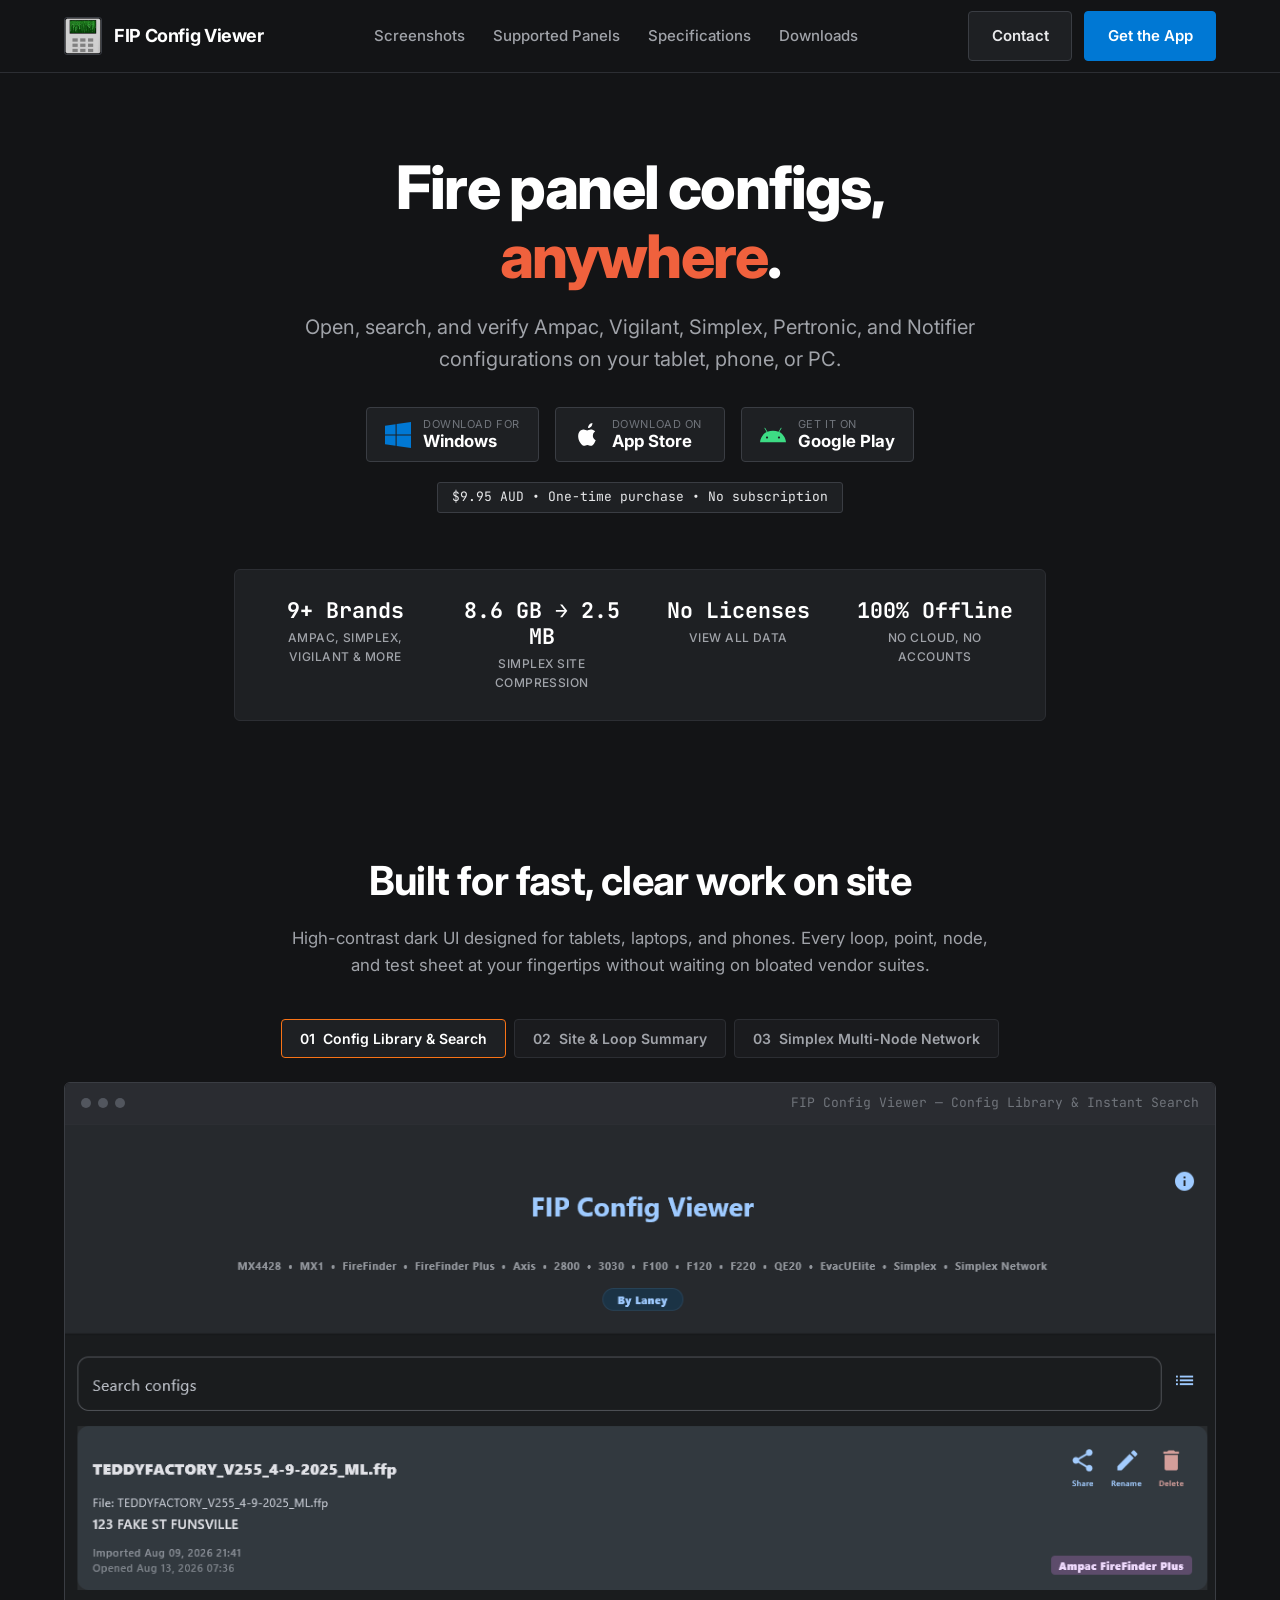
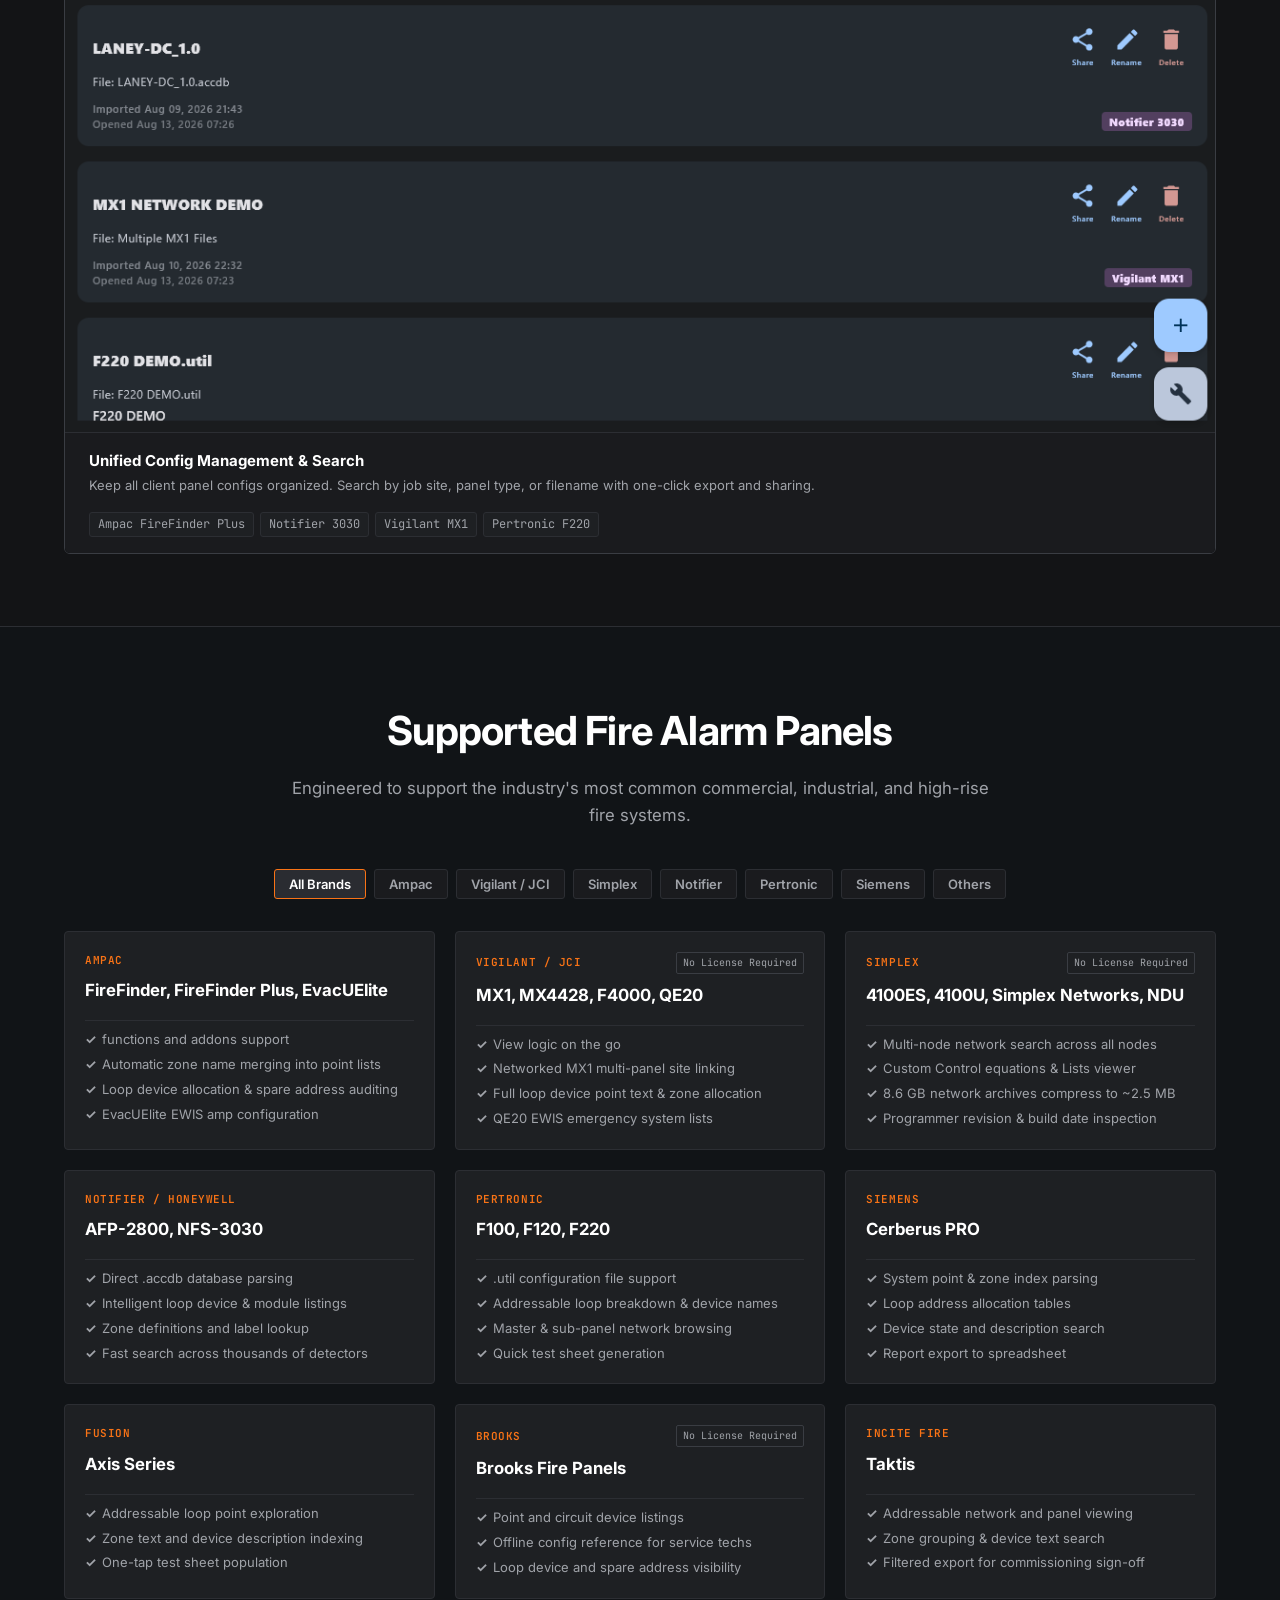
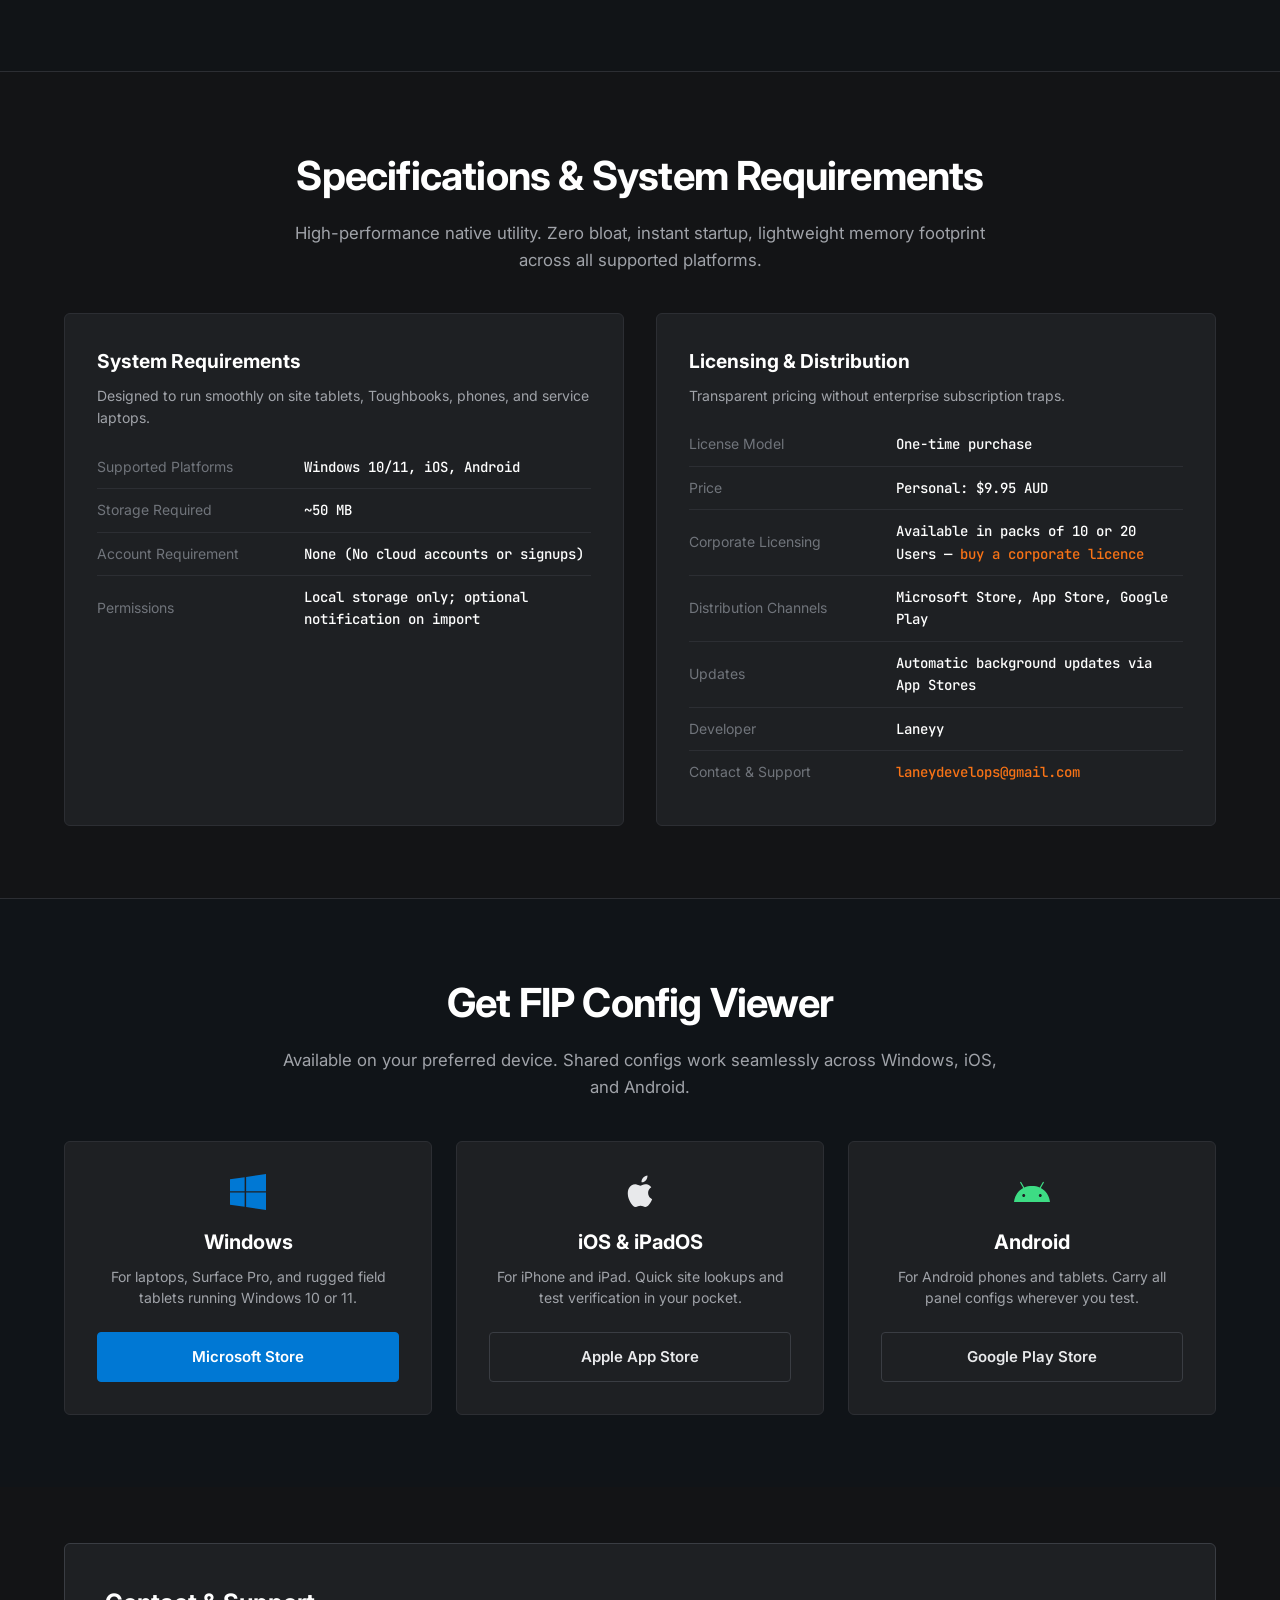
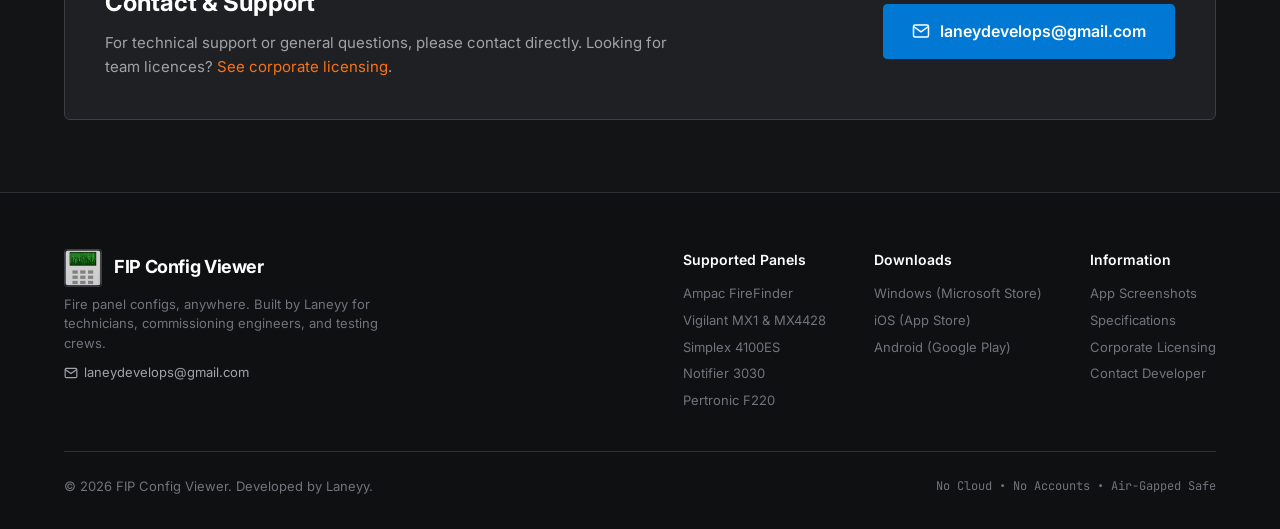
==== commit cb1b486a: "styles" ====
--- a/index.html
+++ b/index.html
@@ -508,7 +508,8 @@
               </tr>
               <tr>
                 <td>Corporate Licensing</td>
-                <td>Available in packs of 10 Users</td>
+                <td>Available in packs of 10 or 20 Users — <a href="corporate.html"
+                    style="color: var(--accent-orange);">buy a corporate licence</a></td>
               </tr>
               <tr>
                 <td>Distribution Channels</td>
@@ -608,7 +609,8 @@
         <div class="contact-card-info">
           <h2 class="contact-title">Contact & Support</h2>
           <p class="contact-desc">
-            For technical support, corporate licensing (10-user packs), or general questions, please contact directly.
+            For technical support or general questions, please contact directly. Looking for team licences?
+            <a href="corporate.html" style="color: var(--accent-orange);">See corporate licensing</a>.
           </p>
         </div>
         <a href="mailto:laneydevelops@gmail.com" class="btn btn-primary contact-main-btn">
@@ -677,7 +679,7 @@
             <ul>
               <li><a href="#showcase">App Screenshots</a></li>
               <li><a href="#specs">Specifications</a></li>
-              <li><a href="#specs">Corporate Licensing (10-Packs)</a></li>
+              <li><a href="corporate.html">Corporate Licensing</a></li>
               <li><a href="mailto:laneydevelops@gmail.com">Contact Developer</a></li>
             </ul>
           </div>
--- a/styles.css
+++ b/styles.css
@@ -6,20 +6,20 @@
    ========================================================================== */
 
 :root {
-  --bg-canvas: #090c10;
-  --bg-surface: #0f141c;
-  --bg-card: #141b26;
-  --bg-card-hover: #1b2332;
-  --bg-elevated: #1e2838;
-  --bg-input: #0c1017;
+  --bg-canvas: #131416;
+  --bg-surface: #1a1b1e;
+  --bg-card: #1e2023;
+  --bg-card-hover: #25272b;
+  --bg-elevated: #2a2c31;
+  --bg-input: #161719;
   
-  --border-subtle: #212c3d;
-  --border-muted: #2d3b52;
-  --border-active: #405473;
-
-  --text-primary: #f1f5f9;
-  --text-secondary: #94a3b8;
-  --text-muted: #64748b;
+  --border-subtle: #2c2e33;
+  --border-muted: #3a3d43;
+  --border-active: #52565e;
+
+  --text-primary: #e8e9eb;
+  --text-secondary: #a0a3a9;
+  --text-muted: #70747b;
   --text-white: #ffffff;
 
   --accent-red: #ef4444;
@@ -34,15 +34,15 @@
   --font-sans: 'Inter', -apple-system, BlinkMacSystemFont, 'Segoe UI', Roboto, Helvetica, Arial, sans-serif;
   --font-mono: 'JetBrains Mono', 'SF Mono', Consolas, 'Liberation Mono', Menlo, monospace;
 
-  --radius-sm: 6px;
-  --radius-md: 10px;
-  --radius-lg: 14px;
-  --radius-xl: 20px;
-  --radius-full: 9999px;
-
-  --shadow-sm: 0 1px 3px rgba(0, 0, 0, 0.4);
-  --shadow-md: 0 4px 14px rgba(0, 0, 0, 0.5);
-  --shadow-lg: 0 10px 30px rgba(0, 0, 0, 0.65);
+  --radius-sm: 3px;
+  --radius-md: 4px;
+  --radius-lg: 6px;
+  --radius-xl: 6px;
+  --radius-full: 4px;
+
+  --shadow-sm: none;
+  --shadow-md: none;
+  --shadow-lg: none;
 
   --container-max: 1200px;
   --transition-fast: 0.18s ease;
@@ -67,10 +67,7 @@
 
 body {
   overflow-x: hidden;
-  background-image: 
-    radial-gradient(circle at 50% 0%, rgba(239, 68, 68, 0.06), transparent 45%),
-    linear-gradient(to bottom, var(--bg-canvas), #0c0f14 100%);
-  background-repeat: no-repeat;
+  background-color: var(--bg-canvas);
   min-height: 100vh;
 }
 
@@ -109,9 +106,7 @@
   position: sticky;
   top: 0;
   z-index: 100;
-  background-color: rgba(9, 12, 16, 0.90);
-  backdrop-filter: blur(16px);
-  -webkit-backdrop-filter: blur(16px);
+  background-color: var(--bg-canvas);
   border-bottom: 1px solid var(--border-subtle);
   transition: border-color var(--transition-fast);
 }
@@ -137,7 +132,6 @@
   width: 38px;
   height: 38px;
   border-radius: var(--radius-sm);
-  box-shadow: 0 0 10px rgba(0, 0, 0, 0.4);
   border: 1px solid var(--border-muted);
 }
 
@@ -219,27 +213,23 @@
 .btn-primary {
   background-color: #0078d4;
   color: var(--text-white);
-  border: 1px solid #1a8ad9;
-  box-shadow: 0 2px 10px rgba(0, 120, 212, 0.35);
+  border: 1px solid #0078d4;
 }
 
 .btn-primary:hover {
-  background-color: #1084d8;
-  box-shadow: 0 4px 16px rgba(0, 120, 212, 0.5);
-  transform: translateY(-1px);
+  background-color: #1a86dc;
 }
 
 .btn-secondary {
   background-color: var(--bg-card);
   color: var(--text-primary);
-  border: 1px solid var(--border-subtle);
+  border: 1px solid var(--border-muted);
 }
 
 .btn-secondary:hover {
   background-color: var(--bg-card-hover);
-  border-color: var(--border-muted);
-  color: var(--text-white);
-  transform: translateY(-1px);
+  border-color: var(--border-active);
+  color: var(--text-white);
 }
 
 /* ==========================================================================
@@ -270,10 +260,7 @@
 }
 
 .hero-title .text-fire {
-  color: #ff5252;
-  background: linear-gradient(135deg, #ff6b6b 0%, #ff8e53 100%);
-  -webkit-background-clip: text;
-  -webkit-text-fill-color: transparent;
+  color: #f0613d;
 }
 
 .hero-subtitle {
@@ -298,21 +285,18 @@
   display: inline-flex;
   align-items: center;
   gap: 12px;
-  background: linear-gradient(180deg, #1b2332 0%, #131924 100%);
+  background: var(--bg-card);
   border: 1px solid var(--border-muted);
   padding: 10px 18px;
   border-radius: var(--radius-md);
-  box-shadow: 0 4px 16px rgba(0, 0, 0, 0.45);
-  transition: all var(--transition-fast);
+  transition: background-color var(--transition-fast), border-color var(--transition-fast);
   color: var(--text-white);
   min-width: 170px;
 }
 
 .hero-platform-btn:hover {
-  border-color: #0078d4;
-  background: linear-gradient(180deg, #222d40 0%, #17202e 100%);
-  box-shadow: 0 6px 20px rgba(0, 120, 212, 0.3);
-  transform: translateY(-2px);
+  border-color: var(--border-active);
+  background: var(--bg-card-hover);
 }
 
 .platform-icon {
@@ -344,11 +328,11 @@
 .pricing-pill {
   font-family: var(--font-mono);
   font-size: 0.8125rem;
-  color: var(--accent-emerald);
-  background-color: rgba(16, 185, 129, 0.1);
-  border: 1px solid rgba(16, 185, 129, 0.25);
+  color: var(--text-primary);
+  background-color: var(--bg-card);
+  border: 1px solid var(--border-muted);
   padding: 4px 14px;
-  border-radius: var(--radius-full);
+  border-radius: var(--radius-sm);
   margin-bottom: 2rem;
 }
 
@@ -360,10 +344,9 @@
   max-width: 920px;
   margin-top: 1.5rem;
   padding: 1.25rem;
-  background-color: rgba(20, 27, 38, 0.65);
+  background-color: var(--bg-card);
   border: 1px solid var(--border-subtle);
   border-radius: var(--radius-lg);
-  backdrop-filter: blur(8px);
 }
 
 .hero-stat {
@@ -449,16 +432,14 @@
 .showcase-tab.active {
   color: var(--text-white);
   background-color: var(--bg-card);
-  border-color: var(--accent-red);
-  box-shadow: 0 0 14px rgba(239, 68, 68, 0.2);
+  border-color: var(--accent-orange);
 }
 
 .showcase-viewport {
-  background: #080a0f;
+  background: #0e0f11;
   border: 1px solid var(--border-muted);
   border-radius: var(--radius-lg);
   overflow: hidden;
-  box-shadow: var(--shadow-lg);
   position: relative;
 }
 
@@ -467,7 +448,7 @@
   align-items: center;
   justify-content: space-between;
   padding: 10px 16px;
-  background-color: #121721;
+  background-color: var(--bg-elevated);
   border-bottom: 1px solid var(--border-subtle);
 }
 
@@ -480,7 +461,7 @@
   width: 10px;
   height: 10px;
   border-radius: 50%;
-  background-color: #2b3648;
+  background-color: var(--border-active);
 }
 
 .window-title {
@@ -498,7 +479,7 @@
   display: flex;
   align-items: center;
   justify-content: center;
-  background-color: #0b0f16;
+  background-color: #0e0f11;
 }
 
 .screenshot-slide {
@@ -617,7 +598,7 @@
 
 .matrix-brand-btn.active {
   background-color: var(--bg-elevated);
-  border-color: var(--accent-red);
+  border-color: var(--accent-orange);
   color: var(--text-white);
 }
 
@@ -662,10 +643,10 @@
   font-family: var(--font-mono);
   font-size: 0.625rem;
   padding: 2px 6px;
-  background-color: rgba(16, 185, 129, 0.12);
-  color: var(--accent-emerald);
-  border: 1px solid rgba(16, 185, 129, 0.3);
-  border-radius: 4px;
+  background-color: transparent;
+  color: var(--text-secondary);
+  border: 1px solid var(--border-muted);
+  border-radius: 2px;
 }
 
 .panel-models {
@@ -695,7 +676,7 @@
 
 .panel-features-list li::before {
   content: '✓';
-  color: var(--accent-emerald);
+  color: var(--text-secondary);
   font-weight: bold;
 }
 
@@ -781,9 +762,7 @@
 
 .download-card:hover {
   background-color: var(--bg-card-hover);
-  border-color: var(--border-muted);
-  transform: translateY(-2px);
-  box-shadow: var(--shadow-md);
+  border-color: var(--border-active);
 }
 
 .download-card-icon {
@@ -813,7 +792,7 @@
    ========================================================================== */
 
 .site-footer {
-  background-color: #07090d;
+  background-color: #0f1012;
   border-top: 1px solid var(--border-subtle);
   padding: 3.5rem 0 2rem;
   font-size: 0.8125rem;
@@ -867,7 +846,7 @@
   align-items: center;
   justify-content: space-between;
   padding-top: 1.5rem;
-  border-top: 1px solid #141b26;
+  border-top: 1px solid var(--border-subtle);
   flex-wrap: wrap;
   gap: 1rem;
 }
@@ -881,7 +860,7 @@
 }
 
 .contact-card {
-  background: linear-gradient(135deg, #161e2c 0%, #111722 100%);
+  background: var(--bg-card);
   border: 1px solid var(--border-muted);
   border-radius: var(--radius-xl);
   padding: 2.5rem;
@@ -890,7 +869,6 @@
   justify-content: space-between;
   gap: 2rem;
   flex-wrap: wrap;
-  box-shadow: var(--shadow-md);
 }
 
 .contact-card-info {
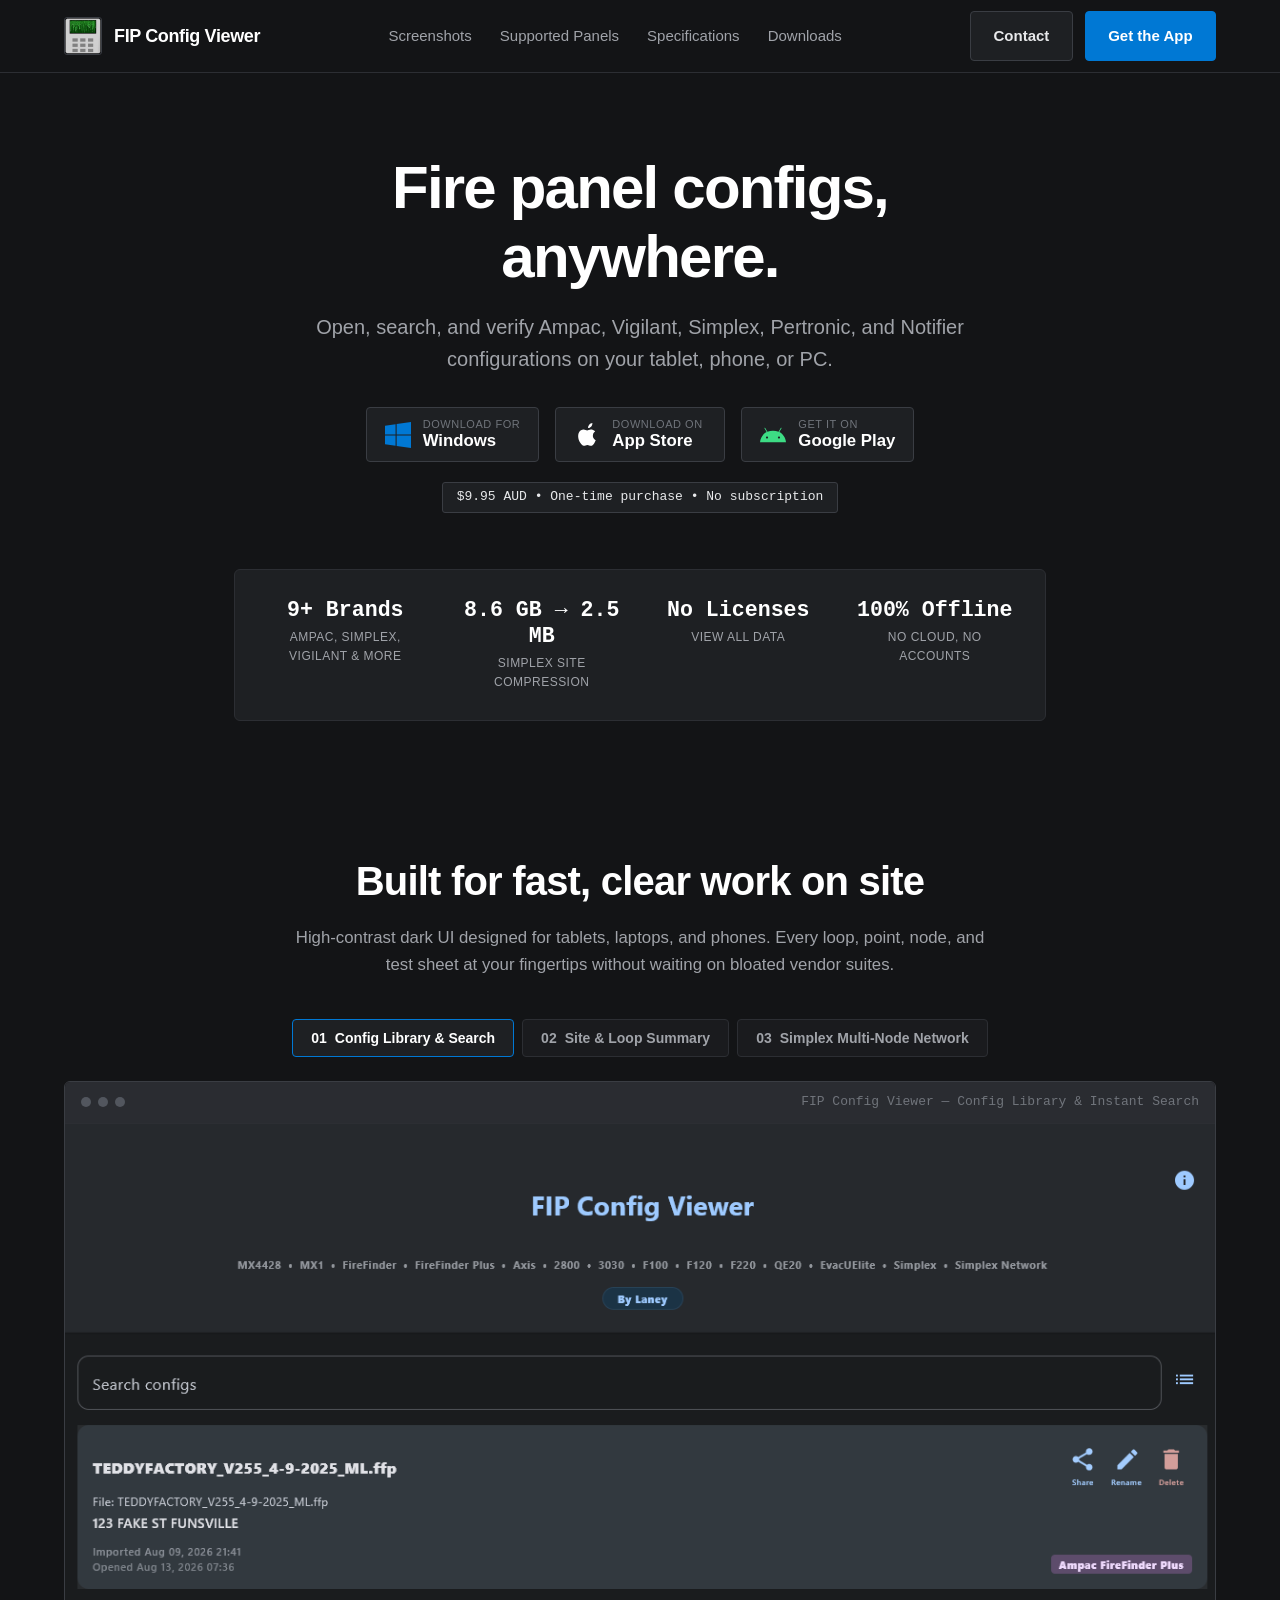
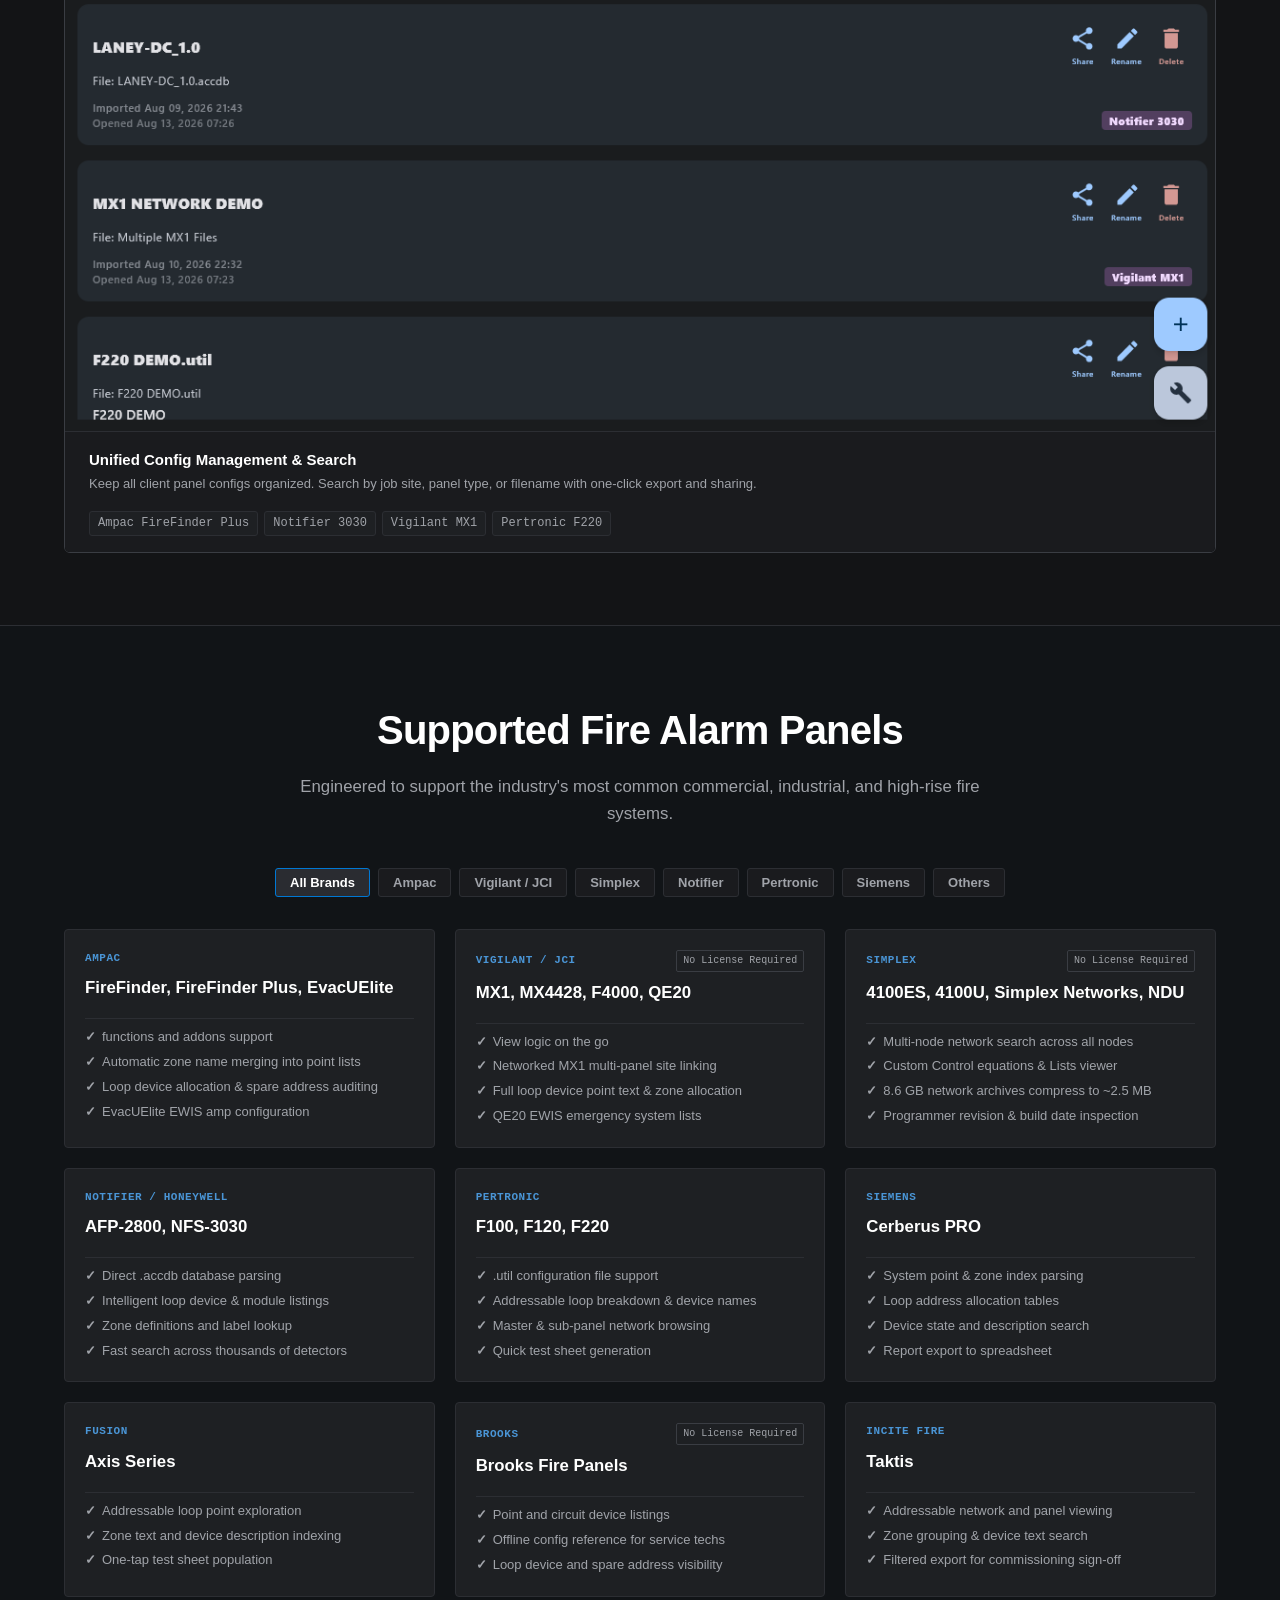
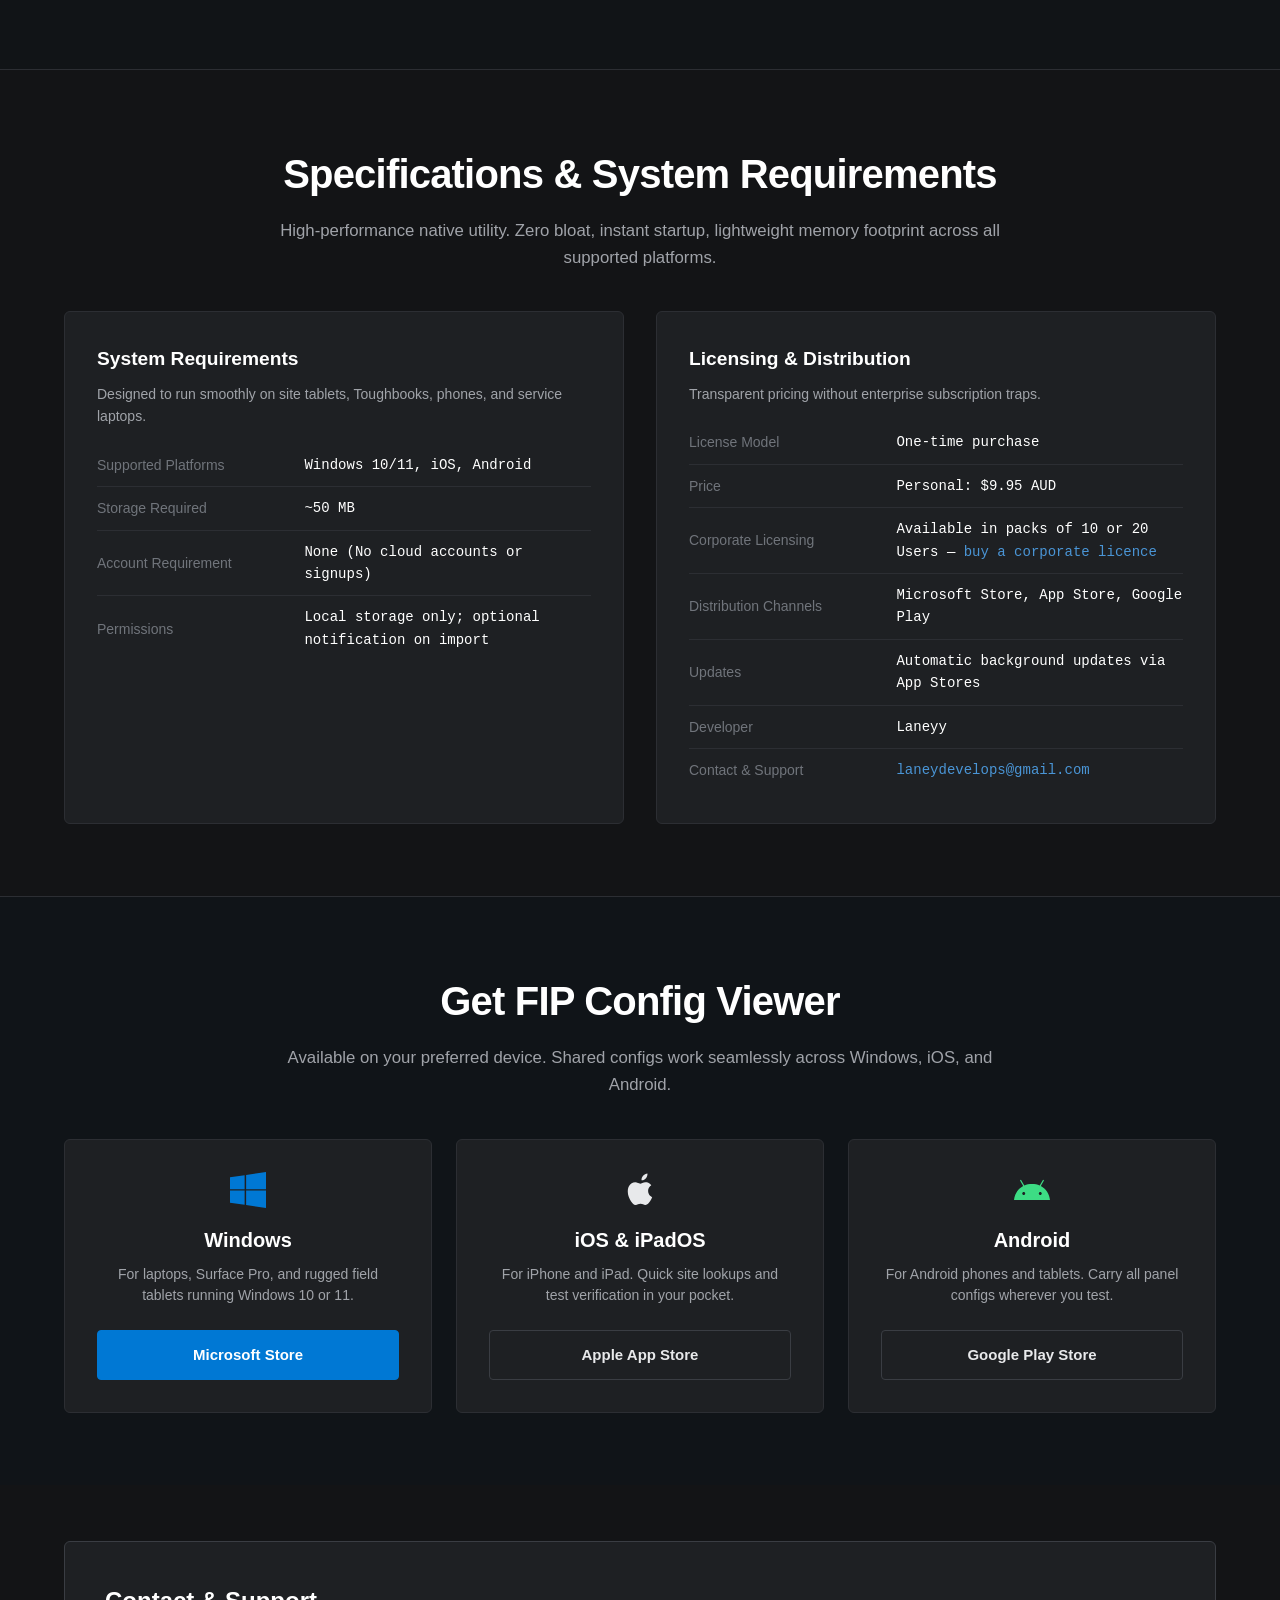
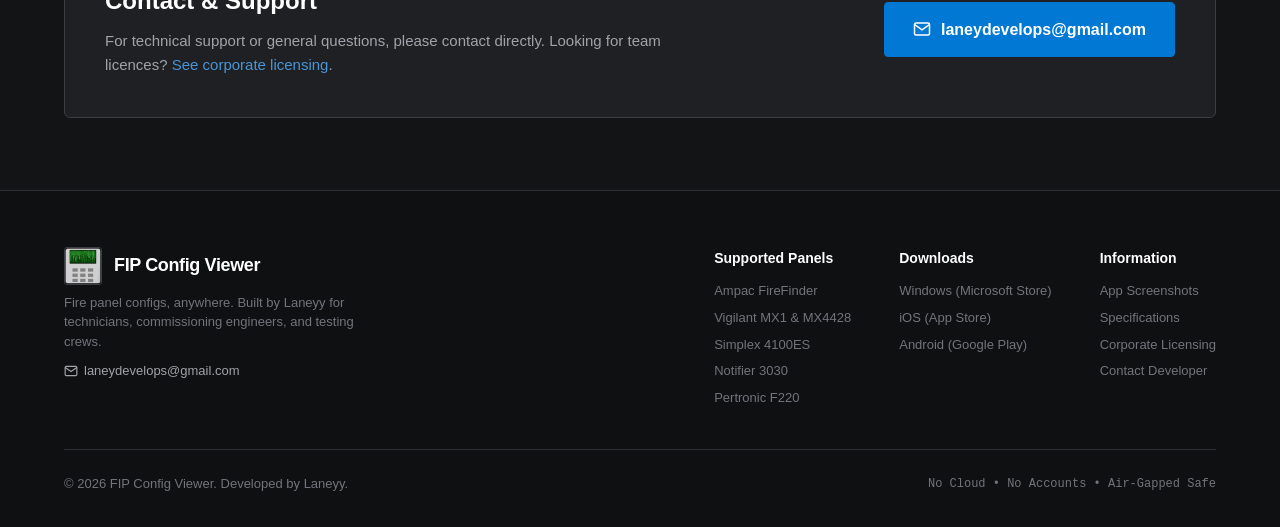
==== commit 3b7ae10f: "fonts" ====
--- a/index.html
+++ b/index.html
@@ -33,13 +33,6 @@
   <!-- Favicons -->
   <link rel="icon" type="image/png" href="assets/icon.png">
   <link rel="apple-touch-icon" href="assets/icon.png">
-
-  <!-- Fonts -->
-  <link rel="preconnect" href="https://fonts.googleapis.com">
-  <link rel="preconnect" href="https://fonts.gstatic.com" crossorigin>
-  <link
-    href="https://fonts.googleapis.com/css2?family=Inter:wght@400;500;600;700;800&family=JetBrains+Mono:wght@400;500;600;700&display=swap"
-    rel="stylesheet">
 
   <link rel="stylesheet" href="styles.css">
 
--- a/styles.css
+++ b/styles.css
@@ -24,15 +24,15 @@
 
   --accent-red: #ef4444;
   --accent-red-glow: rgba(239, 68, 68, 0.18);
-  --accent-orange: #f97316;
+  --accent-orange: #4a95d6; /* legacy name: now the single link/accent blue */
   --accent-amber: #f59e0b;
   --accent-blue: #0078d4;
   --accent-cyan: #06b6d4;
   --accent-emerald: #10b981;
   --accent-emerald-glow: rgba(16, 185, 129, 0.2);
 
-  --font-sans: 'Inter', -apple-system, BlinkMacSystemFont, 'Segoe UI', Roboto, Helvetica, Arial, sans-serif;
-  --font-mono: 'JetBrains Mono', 'SF Mono', Consolas, 'Liberation Mono', Menlo, monospace;
+  --font-sans: -apple-system, BlinkMacSystemFont, 'Segoe UI', Roboto, Helvetica, Arial, sans-serif;
+  --font-mono: Consolas, 'SF Mono', Menlo, 'Liberation Mono', monospace;
 
   --radius-sm: 3px;
   --radius-md: 4px;
@@ -260,7 +260,7 @@
 }
 
 .hero-title .text-fire {
-  color: #f0613d;
+  color: var(--text-white);
 }
 
 .hero-subtitle {
@@ -432,7 +432,7 @@
 .showcase-tab.active {
   color: var(--text-white);
   background-color: var(--bg-card);
-  border-color: var(--accent-orange);
+  border-color: var(--accent-blue);
 }
 
 .showcase-viewport {
@@ -598,7 +598,7 @@
 
 .matrix-brand-btn.active {
   background-color: var(--bg-elevated);
-  border-color: var(--accent-orange);
+  border-color: var(--accent-blue);
   color: var(--text-white);
 }
 
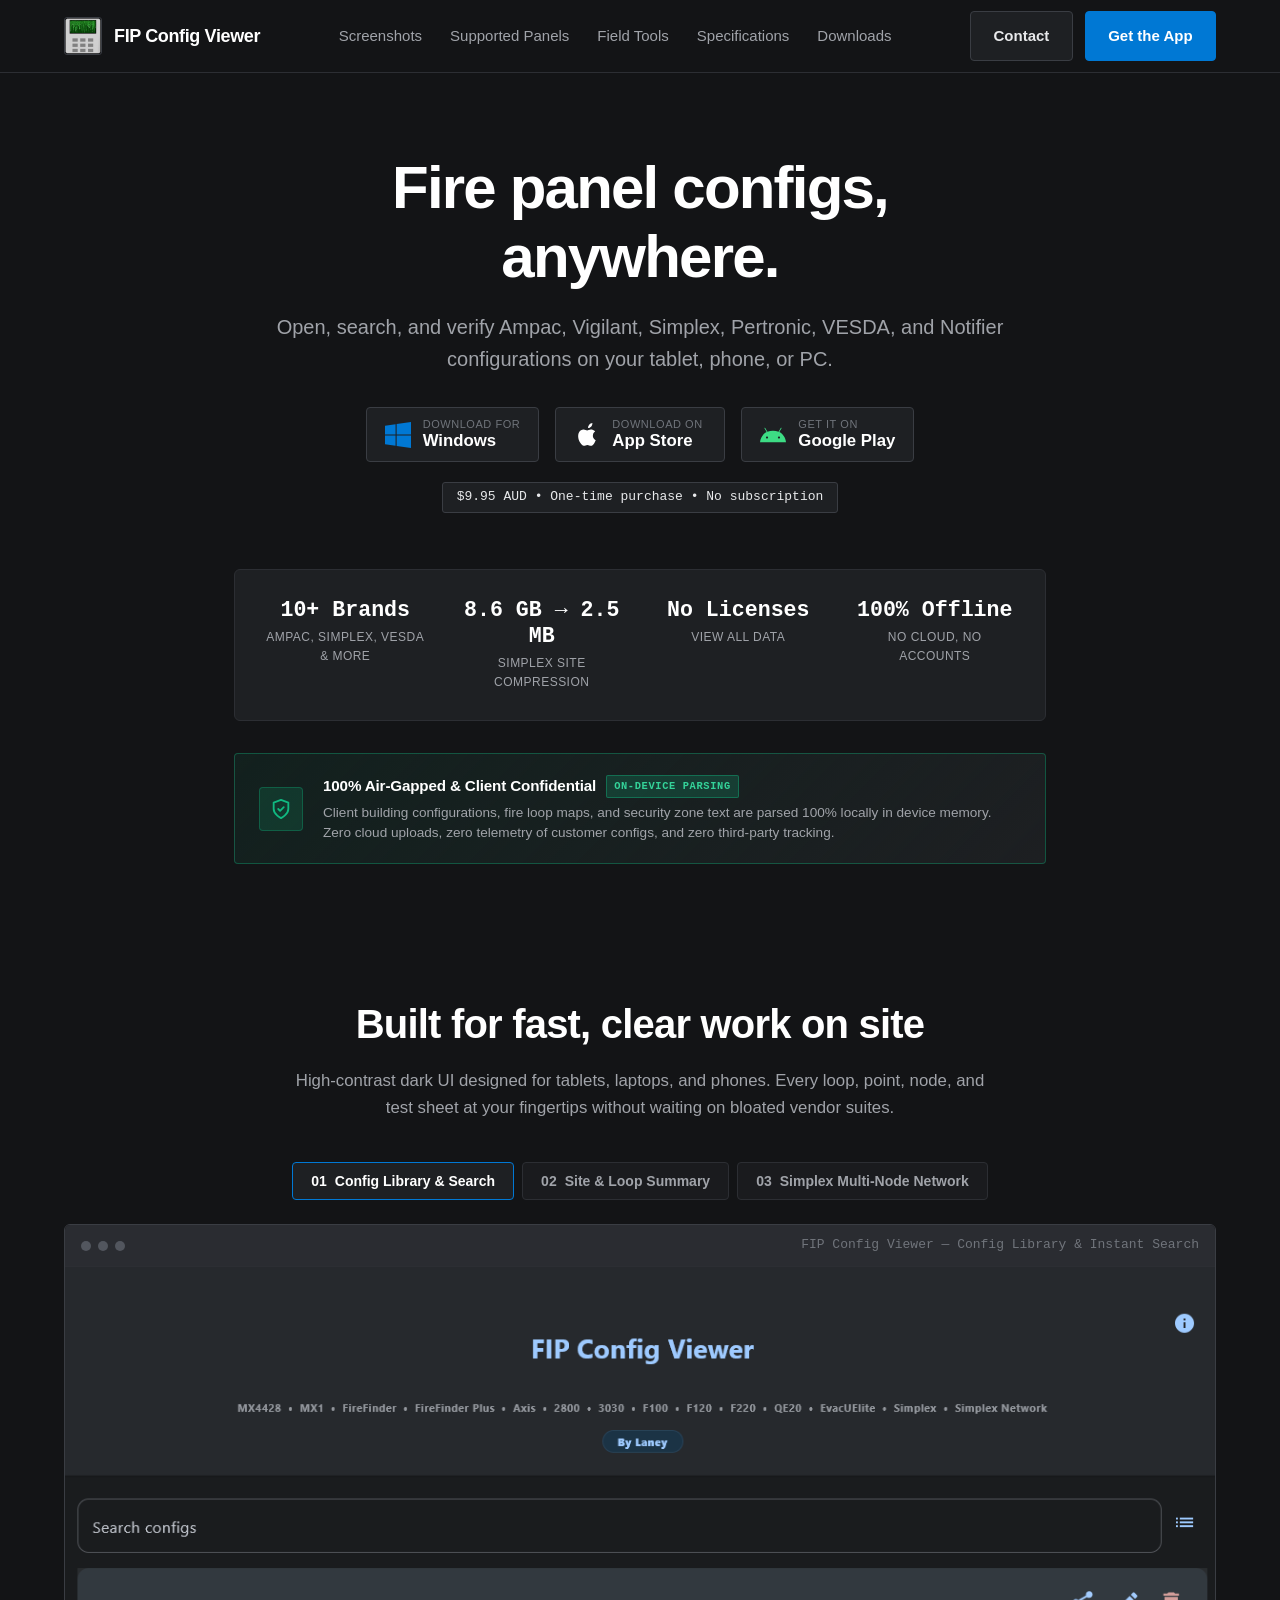
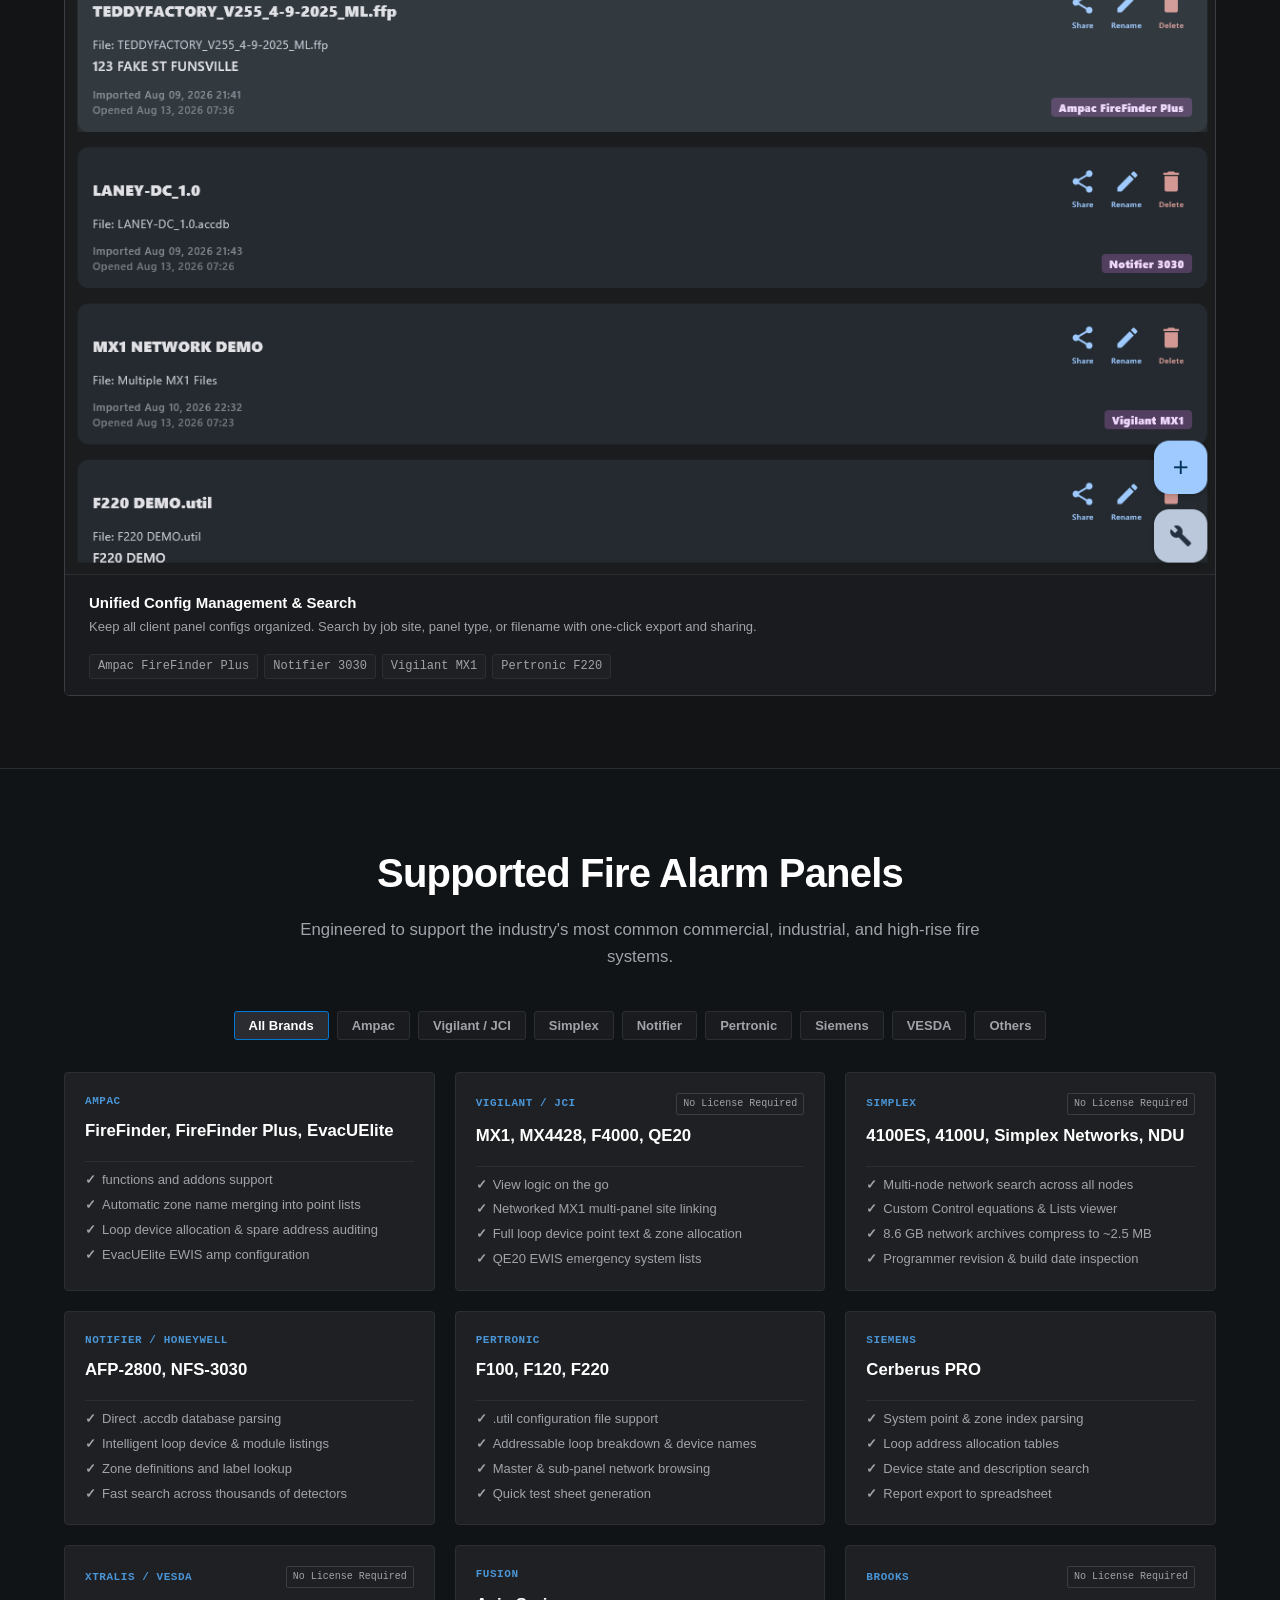
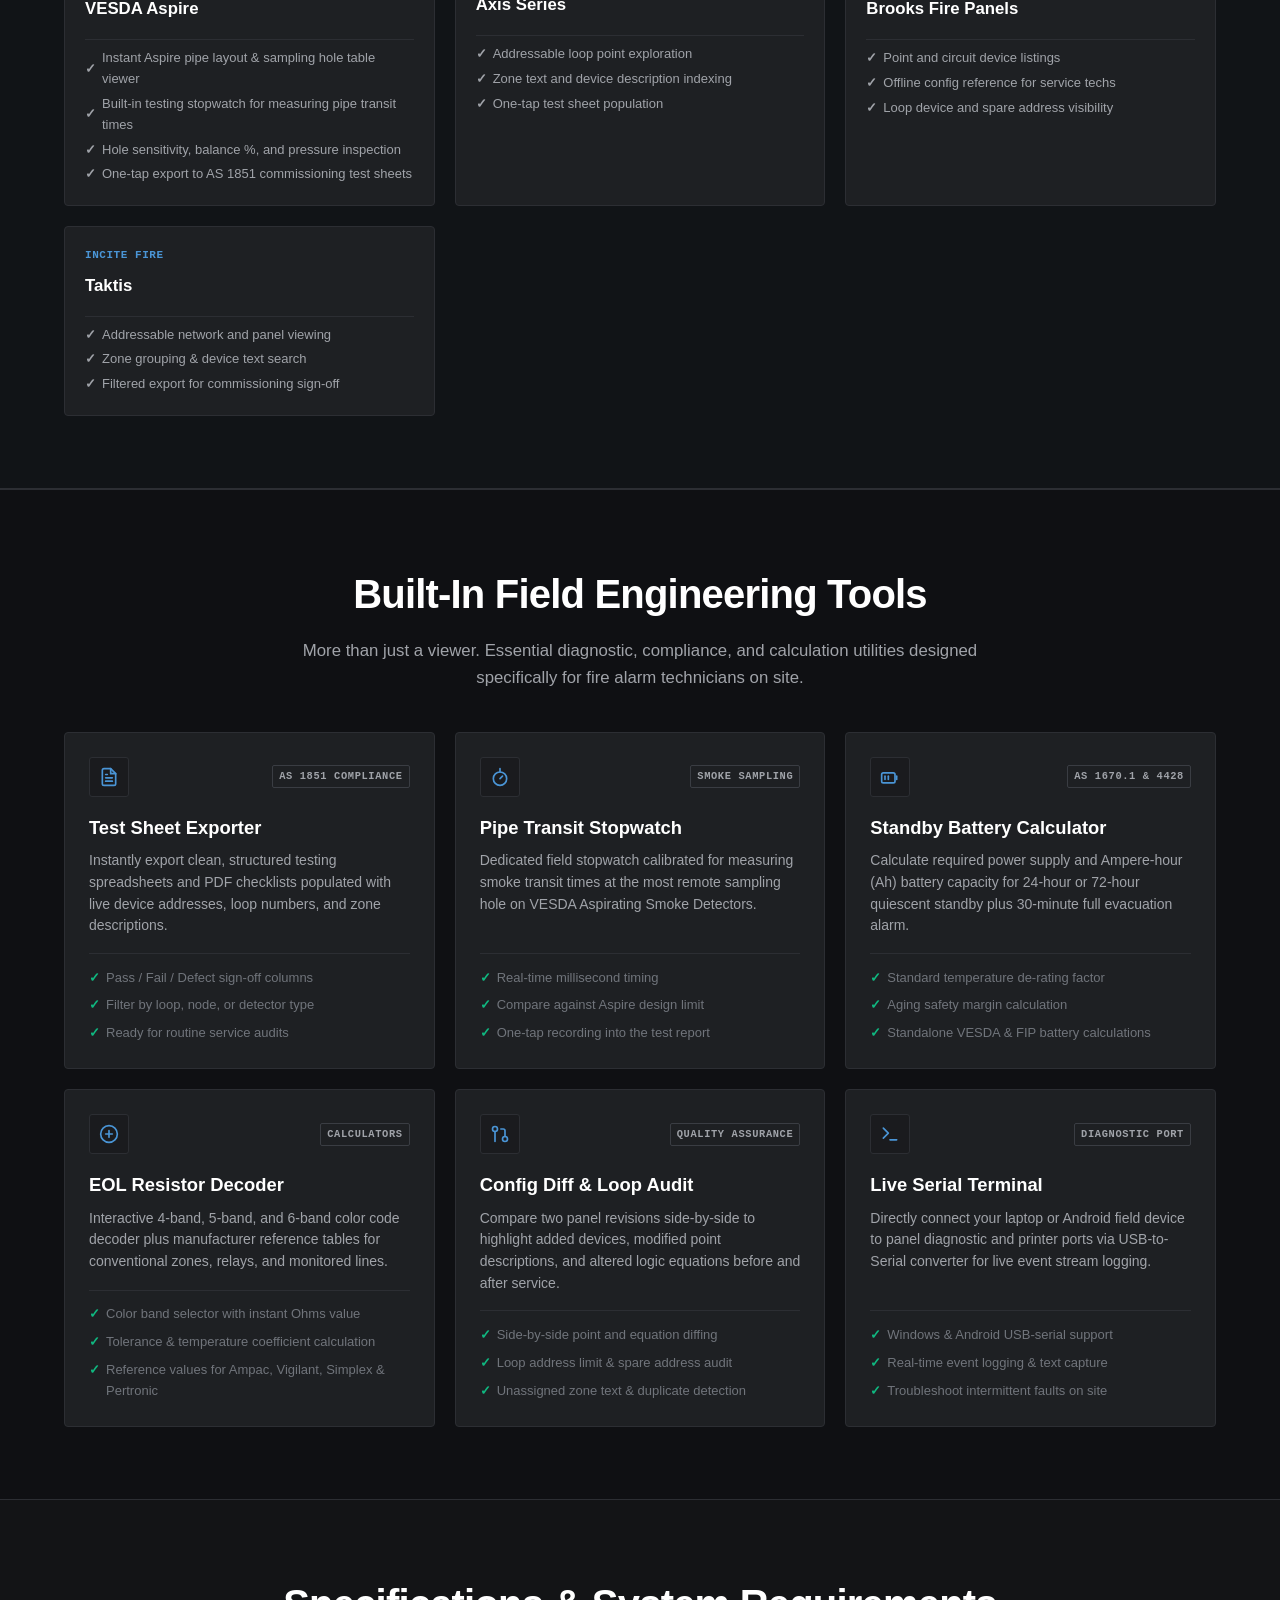
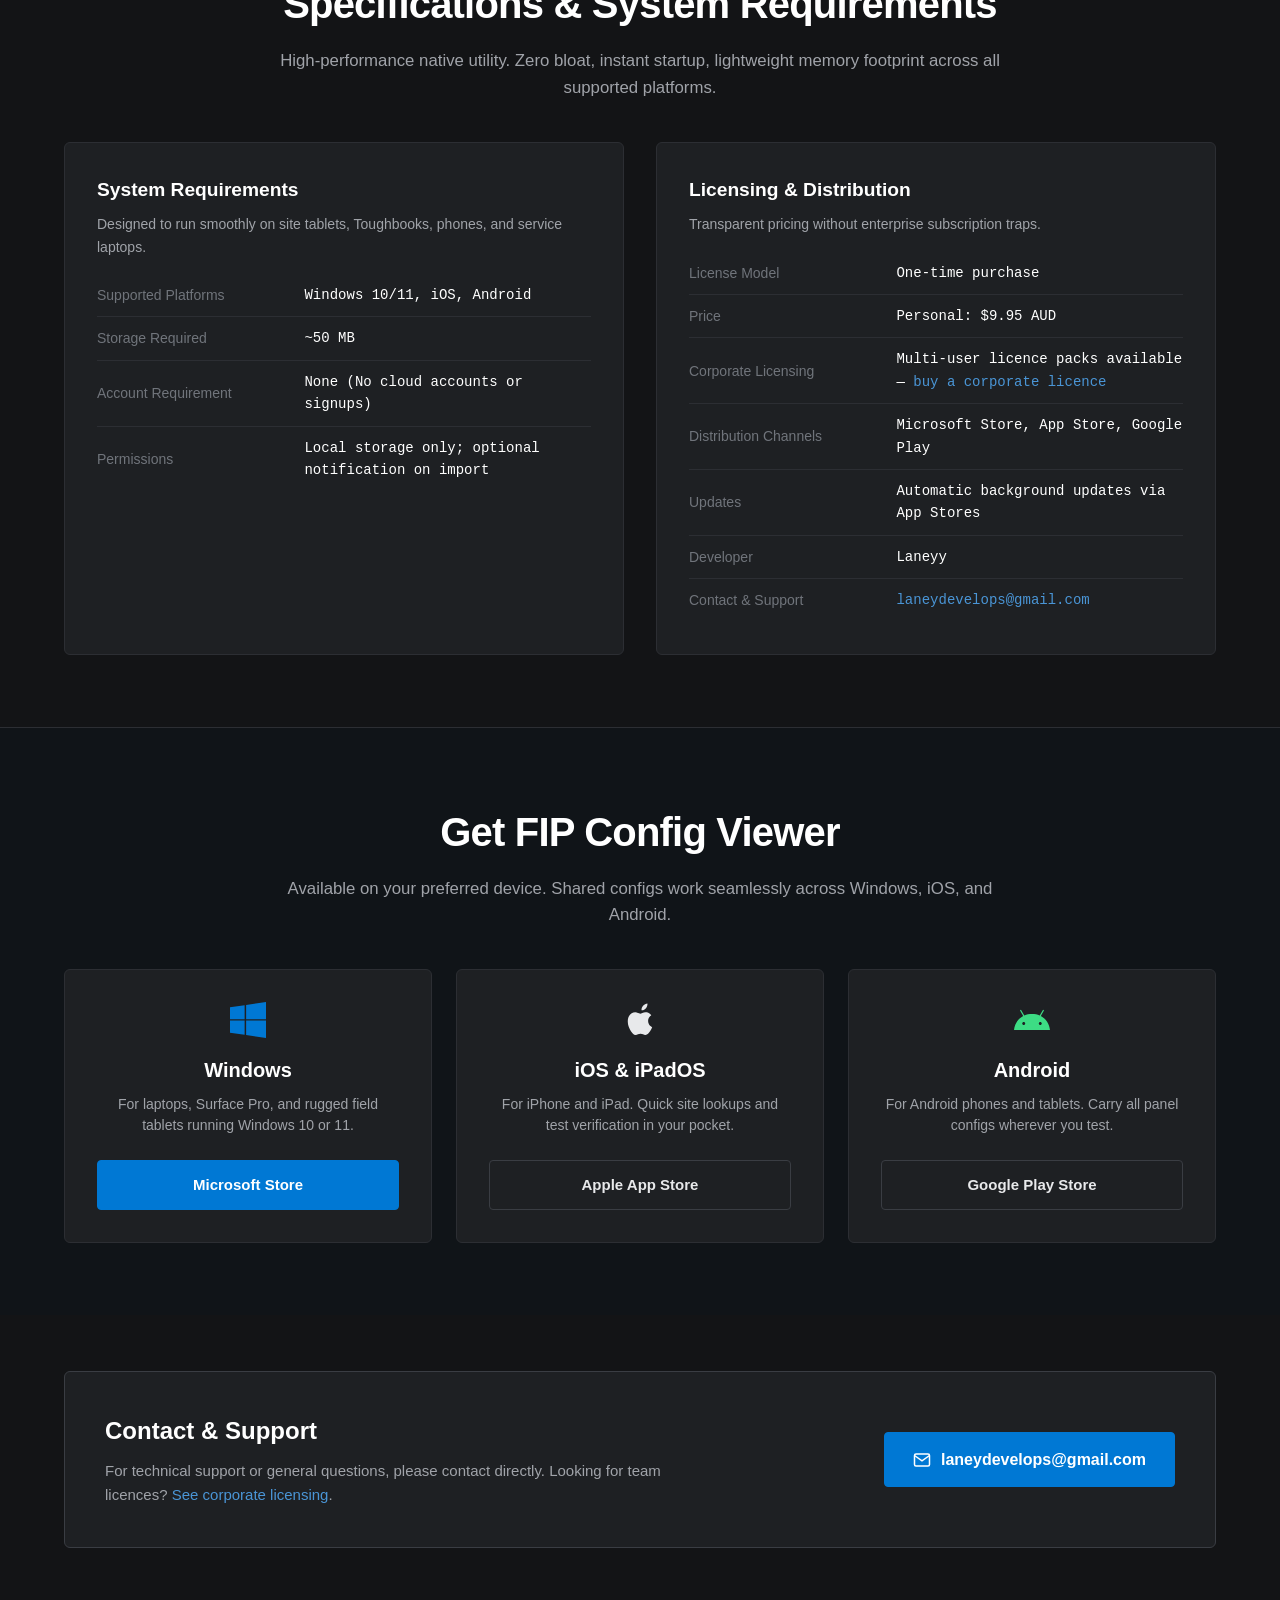
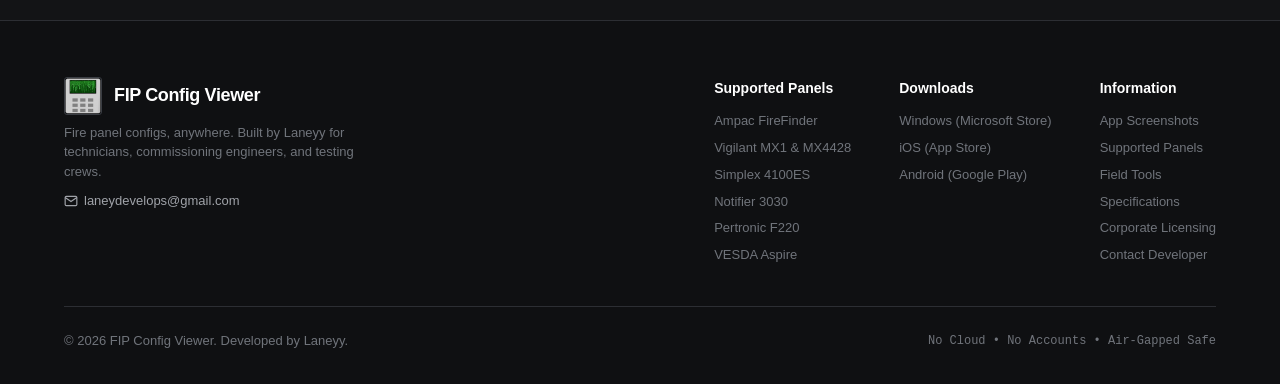
==== commit d57e5533: "minor improvements" ====
--- a/index.html
+++ b/index.html
@@ -7,9 +7,9 @@
   <title>FIP Config Viewer — Fire Panel Configs Anywhere | Windows, iOS, Android</title>
 
   <meta name="description"
-    content="View, search, audit loops, and create test reports for Ampac, Vigilant, Simplex, Notifier, and Pertronic fire panels on Windows, iOS, and Android. No vendor license or dongle required.">
+    content="View, search, audit loops, and create test reports for Ampac, Vigilant, Simplex, Notifier, Pertronic, and VESDA fire panels on Windows, iOS, and Android. No vendor license or dongle required.">
   <meta name="keywords"
-    content="fire indicator panel, FIP config viewer, fire panel viewer, Ampac FireFinder Plus, Vigilant MX1, Simplex 4100ES, Notifier 3030, Pertronic F220, fire alarm technician, test sheet export">
+    content="fire indicator panel, FIP config viewer, fire panel viewer, Ampac FireFinder Plus, Vigilant MX1, Simplex 4100ES, Notifier 3030, Pertronic F220, VESDA Aspire, fire alarm technician, test sheet export">
   <meta name="author" content="Laneyy">
   <meta name="robots" content="index, follow">
 
@@ -20,7 +20,7 @@
   <meta property="og:url" content="https://fipconfigviewer.com/">
   <meta property="og:title" content="FIP Config Viewer — Fire Panel Configs Anywhere">
   <meta property="og:description"
-    content="Open and search Ampac, Vigilant, Simplex, Notifier, and Pertronic fire panel backups on Windows, iOS, and Android. No vendor dongle or license required.">
+    content="Open and search Ampac, Vigilant, Simplex, Notifier, Pertronic, and VESDA fire panel backups on Windows, iOS, and Android. No vendor dongle or license required.">
   <meta property="og:image" content="https://fipconfigviewer.com/assets/screenshot2.png">
 
   <!-- Twitter Card -->
@@ -77,6 +77,7 @@
         <ul class="nav-links" id="navLinks">
           <li><a href="#showcase" class="nav-link">Screenshots</a></li>
           <li><a href="#matrix" class="nav-link">Supported Panels</a></li>
+          <li><a href="#tools" class="nav-link">Field Tools</a></li>
           <li><a href="#specs" class="nav-link">Specifications</a></li>
           <li><a href="#downloads" class="nav-link">Downloads</a></li>
         </ul>
@@ -108,7 +109,8 @@
       </h1>
 
       <p class="hero-subtitle">
-        Open, search, and verify Ampac, Vigilant, Simplex, Pertronic, and Notifier configurations on your tablet, phone,
+        Open, search, and verify Ampac, Vigilant, Simplex, Pertronic, VESDA, and Notifier configurations on your tablet,
+        phone,
         or PC.
       </p>
 
@@ -161,8 +163,8 @@
       <!-- Quick Proof / Stats Bar -->
       <div class="hero-stats-row">
         <div class="hero-stat">
-          <span class="stat-value">9+ Brands</span>
-          <span class="stat-label">Ampac, Simplex, Vigilant & more</span>
+          <span class="stat-value">10+ Brands</span>
+          <span class="stat-label">Ampac, Simplex, VESDA & more</span>
         </div>
         <div class="hero-stat">
           <span class="stat-value">8.6 GB → 2.5 MB</span>
@@ -175,6 +177,27 @@
         <div class="hero-stat">
           <span class="stat-value">100% Offline</span>
           <span class="stat-label">No Cloud, No Accounts</span>
+        </div>
+      </div>
+
+      <!-- Air-Gapped Trust Banner -->
+      <div class="trust-banner">
+        <div class="trust-icon-box">
+          <svg width="22" height="22" viewBox="0 0 24 24" fill="none" stroke="currentColor" stroke-width="2"
+            stroke-linecap="round" stroke-linejoin="round">
+            <path d="M12 22s8-4 8-10V5l-8-3-8 3v7c0 6 8 10 8 10z" />
+            <path d="M9 12l2 2 4-4" />
+          </svg>
+        </div>
+        <div class="trust-body">
+          <div class="trust-header-line">
+            <span class="trust-title">100% Air-Gapped &amp; Client Confidential</span>
+            <span class="trust-pill">On-Device Parsing</span>
+          </div>
+          <p class="trust-desc">
+            Client building configurations, fire loop maps, and security zone text are parsed 100% locally in device
+            memory. Zero cloud uploads, zero telemetry of customer configs, and zero third-party tracking.
+          </p>
         </div>
       </div>
     </div>
@@ -308,6 +331,7 @@
           <button class="matrix-brand-btn" data-filter="notifier">Notifier</button>
           <button class="matrix-brand-btn" data-filter="pertronic">Pertronic</button>
           <button class="matrix-brand-btn" data-filter="siemens">Siemens</button>
+          <button class="matrix-brand-btn" data-filter="vesda">VESDA</button>
           <button class="matrix-brand-btn" data-filter="others">Others</button>
         </div>
       </div>
@@ -400,6 +424,21 @@
           </ul>
         </div>
 
+        <!-- VESDA -->
+        <div class="panel-card" data-brand="vesda">
+          <div class="panel-card-header">
+            <span class="panel-brand-name">Xtralis / VESDA</span>
+            <span class="panel-status-pill">No License Required</span>
+          </div>
+          <h4 class="panel-models">VESDA Aspire</h4>
+          <ul class="panel-features-list">
+            <li>Instant Aspire pipe layout &amp; sampling hole table viewer</li>
+            <li>Built-in testing stopwatch for measuring pipe transit times</li>
+            <li>Hole sensitivity, balance %, and pressure inspection</li>
+            <li>One-tap export to AS 1851 commissioning test sheets</li>
+          </ul>
+        </div>
+
         <!-- Fusion -->
         <div class="panel-card" data-brand="others">
           <div class="panel-card-header">
@@ -437,6 +476,176 @@
             <li>Addressable network and panel viewing</li>
             <li>Zone grouping & device text search</li>
             <li>Filtered export for commissioning sign-off</li>
+          </ul>
+        </div>
+      </div>
+    </div>
+  </section>
+
+  <!-- ========================================================================
+       Technician Field Tools
+       ======================================================================== -->
+  <section class="tools-section" id="tools">
+    <div class="container">
+      <div class="section-head">
+        <h2 class="section-title">Built-In Field Engineering Tools</h2>
+        <p class="section-desc">
+          More than just a viewer. Essential diagnostic, compliance, and calculation utilities designed specifically for
+          fire alarm technicians on site.
+        </p>
+      </div>
+
+      <div class="tools-grid">
+        <!-- Tool 1: AS 1851 Test Sheets -->
+        <div class="tool-card">
+          <div class="tool-card-head">
+            <div class="tool-icon-wrap">
+              <svg width="20" height="20" viewBox="0 0 24 24" fill="none" stroke="currentColor" stroke-width="2"
+                stroke-linecap="round" stroke-linejoin="round">
+                <path d="M14 2H6a2 2 0 0 0-2 2v16a2 2 0 0 0 2 2h12a2 2 0 0 0 2-2V8z"></path>
+                <polyline points="14 2 14 8 20 8"></polyline>
+                <line x1="16" y1="13" x2="8" y2="13"></line>
+                <line x1="16" y1="17" x2="8" y2="17"></line>
+                <polyline points="10 9 9 9 8 9"></polyline>
+              </svg>
+            </div>
+            <span class="tool-tag">AS 1851 Compliance</span>
+          </div>
+          <h3 class="tool-card-title">Test Sheet Exporter</h3>
+          <p class="tool-card-desc">
+            Instantly export clean, structured testing spreadsheets and PDF checklists populated with live device
+            addresses, loop numbers, and zone descriptions.
+          </p>
+          <ul class="tool-card-bullets">
+            <li><span>✓</span> Pass / Fail / Defect sign-off columns</li>
+            <li><span>✓</span> Filter by loop, node, or detector type</li>
+            <li><span>✓</span> Ready for routine service audits</li>
+          </ul>
+        </div>
+
+        <!-- Tool 2: VESDA Testing Stopwatch -->
+        <div class="tool-card">
+          <div class="tool-card-head">
+            <div class="tool-icon-wrap">
+              <svg width="20" height="20" viewBox="0 0 24 24" fill="none" stroke="currentColor" stroke-width="2"
+                stroke-linecap="round" stroke-linejoin="round">
+                <circle cx="12" cy="14" r="8"></circle>
+                <line x1="12" y1="2" x2="12" y2="6"></line>
+                <line x1="12" y1="14" x2="15" y2="11"></line>
+              </svg>
+            </div>
+            <span class="tool-tag">Smoke Sampling</span>
+          </div>
+          <h3 class="tool-card-title">Pipe Transit Stopwatch</h3>
+          <p class="tool-card-desc">
+            Dedicated field stopwatch calibrated for measuring smoke transit times at the most remote sampling hole on
+            VESDA Aspirating Smoke Detectors.
+          </p>
+          <ul class="tool-card-bullets">
+            <li><span>✓</span> Real-time millisecond timing</li>
+            <li><span>✓</span> Compare against Aspire design limit</li>
+            <li><span>✓</span> One-tap recording into the test report</li>
+          </ul>
+        </div>
+
+        <!-- Tool 3: Battery Sizing Calculator -->
+        <div class="tool-card">
+          <div class="tool-card-head">
+            <div class="tool-icon-wrap">
+              <svg width="20" height="20" viewBox="0 0 24 24" fill="none" stroke="currentColor" stroke-width="2"
+                stroke-linecap="round" stroke-linejoin="round">
+                <rect x="2" y="7" width="16" height="12" rx="2"></rect>
+                <line x1="6" y1="11" x2="6" y2="15"></line>
+                <line x1="10" y1="11" x2="10" y2="15"></line>
+                <line x1="20" y1="11" x2="20" y2="15"></line>
+              </svg>
+            </div>
+            <span class="tool-tag">AS 1670.1 &amp; 4428</span>
+          </div>
+          <h3 class="tool-card-title">Standby Battery Calculator</h3>
+          <p class="tool-card-desc">
+            Calculate required power supply and Ampere-hour (Ah) battery capacity for 24-hour or 72-hour quiescent
+            standby plus 30-minute full evacuation alarm.
+          </p>
+          <ul class="tool-card-bullets">
+            <li><span>✓</span> Standard temperature de-rating factor</li>
+            <li><span>✓</span> Aging safety margin calculation</li>
+            <li><span>✓</span> Standalone VESDA &amp; FIP battery calculations</li>
+          </ul>
+        </div>
+
+        <!-- Tool 4: Resistor Decoder -->
+        <div class="tool-card">
+          <div class="tool-card-head">
+            <div class="tool-icon-wrap">
+              <svg width="20" height="20" viewBox="0 0 24 24" fill="none" stroke="currentColor" stroke-width="2"
+                stroke-linecap="round" stroke-linejoin="round">
+                <circle cx="12" cy="12" r="10"></circle>
+                <path d="M8 12h8"></path>
+                <path d="M12 8v8"></path>
+              </svg>
+            </div>
+            <span class="tool-tag">Calculators</span>
+          </div>
+          <h3 class="tool-card-title">EOL Resistor Decoder</h3>
+          <p class="tool-card-desc">
+            Interactive 4-band, 5-band, and 6-band color code decoder plus manufacturer reference tables for
+            conventional zones, relays, and monitored lines.
+          </p>
+          <ul class="tool-card-bullets">
+            <li><span>✓</span> Color band selector with instant Ohms value</li>
+            <li><span>✓</span> Tolerance &amp; temperature coefficient calculation</li>
+            <li><span>✓</span> Reference values for Ampac, Vigilant, Simplex &amp; Pertronic</li>
+          </ul>
+        </div>
+
+        <!-- Tool 5: Config Diff & Audit -->
+        <div class="tool-card">
+          <div class="tool-card-head">
+            <div class="tool-icon-wrap">
+              <svg width="20" height="20" viewBox="0 0 24 24" fill="none" stroke="currentColor" stroke-width="2"
+                stroke-linecap="round" stroke-linejoin="round">
+                <circle cx="18" cy="18" r="3"></circle>
+                <circle cx="6" cy="6" r="3"></circle>
+                <path d="M13 6h3a2 2 0 0 1 2 2v7"></path>
+                <line x1="6" y1="9" x2="6" y2="21"></line>
+              </svg>
+            </div>
+            <span class="tool-tag">Quality Assurance</span>
+          </div>
+          <h3 class="tool-card-title">Config Diff &amp; Loop Audit</h3>
+          <p class="tool-card-desc">
+            Compare two panel revisions side-by-side to highlight added devices, modified point descriptions, and
+            altered logic equations before and after service.
+          </p>
+          <ul class="tool-card-bullets">
+            <li><span>✓</span> Side-by-side point and equation diffing</li>
+            <li><span>✓</span> Loop address limit &amp; spare address audit</li>
+            <li><span>✓</span> Unassigned zone text &amp; duplicate detection</li>
+          </ul>
+        </div>
+
+        <!-- Tool 6: Live Serial Terminal -->
+        <div class="tool-card">
+          <div class="tool-card-head">
+            <div class="tool-icon-wrap">
+              <svg width="20" height="20" viewBox="0 0 24 24" fill="none" stroke="currentColor" stroke-width="2"
+                stroke-linecap="round" stroke-linejoin="round">
+                <polyline points="4 17 10 11 4 5"></polyline>
+                <line x1="12" y1="19" x2="20" y2="19"></line>
+              </svg>
+            </div>
+            <span class="tool-tag">Diagnostic Port</span>
+          </div>
+          <h3 class="tool-card-title">Live Serial Terminal</h3>
+          <p class="tool-card-desc">
+            Directly connect your laptop or Android field device to panel diagnostic and printer ports via USB-to-Serial
+            converter for live event stream logging.
+          </p>
+          <ul class="tool-card-bullets">
+            <li><span>✓</span> Windows &amp; Android USB-serial support</li>
+            <li><span>✓</span> Real-time event logging &amp; text capture</li>
+            <li><span>✓</span> Troubleshoot intermittent faults on site</li>
           </ul>
         </div>
       </div>
@@ -501,7 +710,7 @@
               </tr>
               <tr>
                 <td>Corporate Licensing</td>
-                <td>Available in packs of 10 or 20 Users — <a href="corporate.html"
+                <td>Multi-user licence packs available — <a href="corporate.html"
                     style="color: var(--accent-orange);">buy a corporate licence</a></td>
               </tr>
               <tr>
@@ -652,6 +861,7 @@
               <li><a href="#matrix">Simplex 4100ES</a></li>
               <li><a href="#matrix">Notifier 3030</a></li>
               <li><a href="#matrix">Pertronic F220</a></li>
+              <li><a href="#matrix">VESDA Aspire</a></li>
             </ul>
           </div>
 
@@ -671,6 +881,8 @@
             <h4>Information</h4>
             <ul>
               <li><a href="#showcase">App Screenshots</a></li>
+              <li><a href="#matrix">Supported Panels</a></li>
+              <li><a href="#tools">Field Tools</a></li>
               <li><a href="#specs">Specifications</a></li>
               <li><a href="corporate.html">Corporate Licensing</a></li>
               <li><a href="mailto:laneydevelops@gmail.com">Contact Developer</a></li>
--- a/styles.css
+++ b/styles.css
@@ -894,11 +894,184 @@
 }
 
 /* ==========================================================================
+   Air-Gapped & Confidentiality Trust Banner
+   ========================================================================== */
+
+.trust-banner {
+  background: linear-gradient(135deg, rgba(16, 185, 129, 0.08) 0%, rgba(30, 32, 35, 0.95) 100%);
+  border: 1px solid rgba(16, 185, 129, 0.35);
+  border-radius: var(--radius-md);
+  padding: 1.25rem 1.5rem;
+  margin-top: 2rem;
+  display: flex;
+  align-items: center;
+  gap: 1.25rem;
+  text-align: left;
+}
+
+.trust-icon-box {
+  flex-shrink: 0;
+  width: 44px;
+  height: 44px;
+  border-radius: var(--radius-md);
+  background-color: rgba(16, 185, 129, 0.15);
+  border: 1px solid rgba(16, 185, 129, 0.3);
+  display: flex;
+  align-items: center;
+  justify-content: center;
+  color: var(--accent-emerald);
+}
+
+.trust-body {
+  flex-grow: 1;
+}
+
+.trust-header-line {
+  display: flex;
+  align-items: center;
+  gap: 10px;
+  flex-wrap: wrap;
+  margin-bottom: 0.25rem;
+}
+
+.trust-title {
+  font-size: 0.95rem;
+  font-weight: 700;
+  color: var(--text-white);
+  letter-spacing: -0.01em;
+}
+
+.trust-pill {
+  font-family: var(--font-mono);
+  font-size: 0.65rem;
+  font-weight: 600;
+  text-transform: uppercase;
+  letter-spacing: 0.06em;
+  padding: 2px 7px;
+  border-radius: 2px;
+  background-color: rgba(16, 185, 129, 0.2);
+  color: #34d399;
+  border: 1px solid rgba(16, 185, 129, 0.4);
+}
+
+.trust-desc {
+  font-size: 0.85rem;
+  color: var(--text-secondary);
+  line-height: 1.5;
+}
+
+/* ==========================================================================
+   Technician Field Tools Section
+   ========================================================================== */
+
+.tools-section {
+  padding: 4.5rem 0;
+  position: relative;
+  background-color: rgba(12, 14, 18, 0.6);
+  border-top: 1px solid var(--border-subtle);
+  border-bottom: 1px solid var(--border-subtle);
+}
+
+.tools-grid {
+  display: grid;
+  grid-template-columns: repeat(3, 1fr);
+  gap: 1.25rem;
+}
+
+.tool-card {
+  background-color: var(--bg-card);
+  border: 1px solid var(--border-subtle);
+  border-radius: var(--radius-md);
+  padding: 1.5rem;
+  display: flex;
+  flex-direction: column;
+  transition: all var(--transition-fast);
+}
+
+.tool-card:hover {
+  border-color: var(--border-muted);
+  background-color: var(--bg-card-hover);
+  transform: translateY(-2px);
+}
+
+.tool-card-head {
+  display: flex;
+  align-items: center;
+  justify-content: space-between;
+  margin-bottom: 1rem;
+}
+
+.tool-icon-wrap {
+  width: 40px;
+  height: 40px;
+  border-radius: var(--radius-sm);
+  background-color: var(--bg-surface);
+  border: 1px solid var(--border-subtle);
+  display: flex;
+  align-items: center;
+  justify-content: center;
+  color: var(--accent-orange);
+}
+
+.tool-tag {
+  font-family: var(--font-mono);
+  font-size: 0.65rem;
+  font-weight: 600;
+  text-transform: uppercase;
+  letter-spacing: 0.06em;
+  padding: 2px 6px;
+  border-radius: 2px;
+  border: 1px solid var(--border-muted);
+  color: var(--text-secondary);
+}
+
+.tool-card-title {
+  font-size: 1.15rem;
+  font-weight: 700;
+  color: var(--text-white);
+  margin-bottom: 0.5rem;
+}
+
+.tool-card-desc {
+  font-size: 0.875rem;
+  color: var(--text-secondary);
+  line-height: 1.55;
+  margin-bottom: 1rem;
+}
+
+.tool-card-bullets {
+  list-style: none;
+  margin-top: auto;
+  display: flex;
+  flex-direction: column;
+  gap: 0.45rem;
+  border-top: 1px solid var(--border-subtle);
+  padding-top: 0.85rem;
+}
+
+.tool-card-bullets li {
+  font-size: 0.8125rem;
+  color: var(--text-muted);
+  display: flex;
+  align-items: flex-start;
+  gap: 6px;
+}
+
+.tool-card-bullets li span {
+  color: var(--accent-emerald);
+  font-weight: 700;
+}
+
+/* ==========================================================================
    Responsive Breakpoints
    ========================================================================== */
 
 @media (max-width: 992px) {
   .matrix-grid {
+    grid-template-columns: repeat(2, 1fr);
+  }
+
+  .tools-grid {
     grid-template-columns: repeat(2, 1fr);
   }
 
@@ -919,6 +1092,16 @@
 }
 
 @media (max-width: 768px) {
+  .trust-banner {
+    flex-direction: column;
+    align-items: flex-start;
+    gap: 0.75rem;
+  }
+
+  .tools-grid {
+    grid-template-columns: 1fr;
+  }
+
   .nav-links {
     display: none;
     position: absolute;
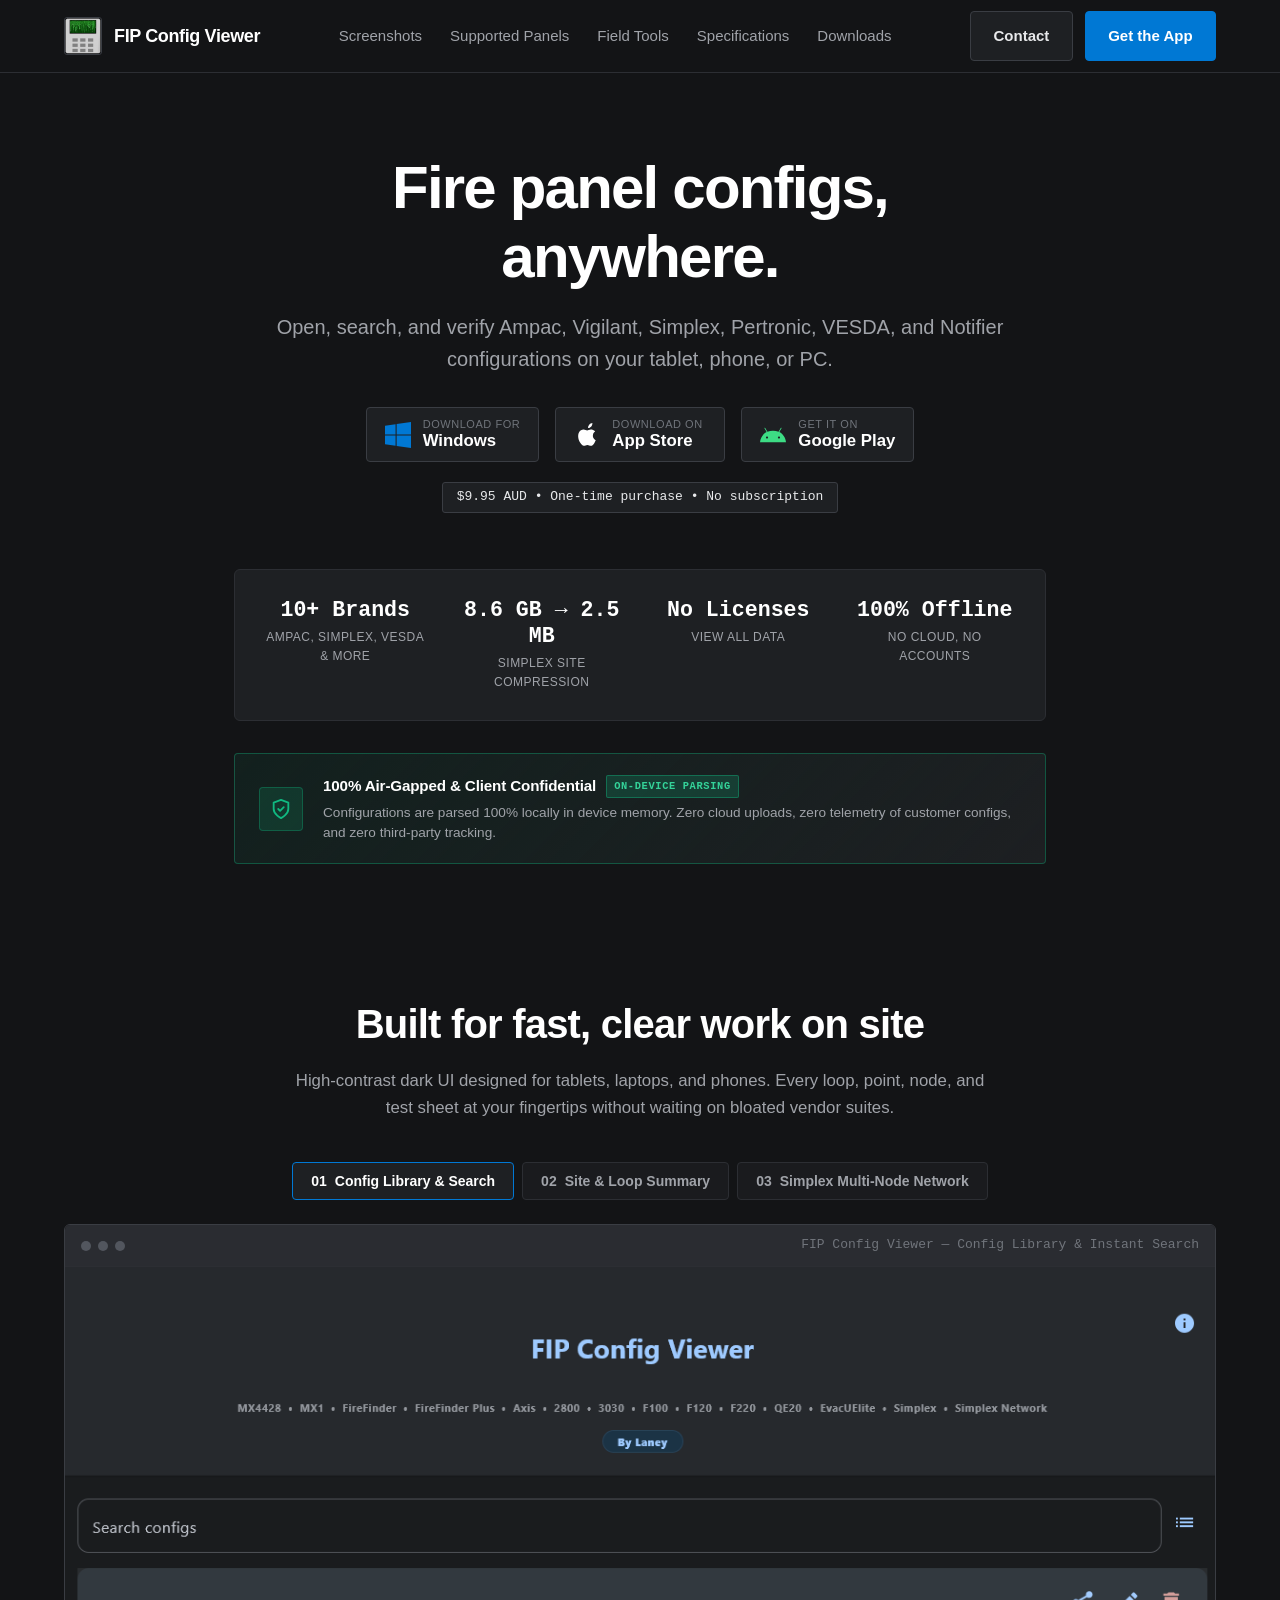
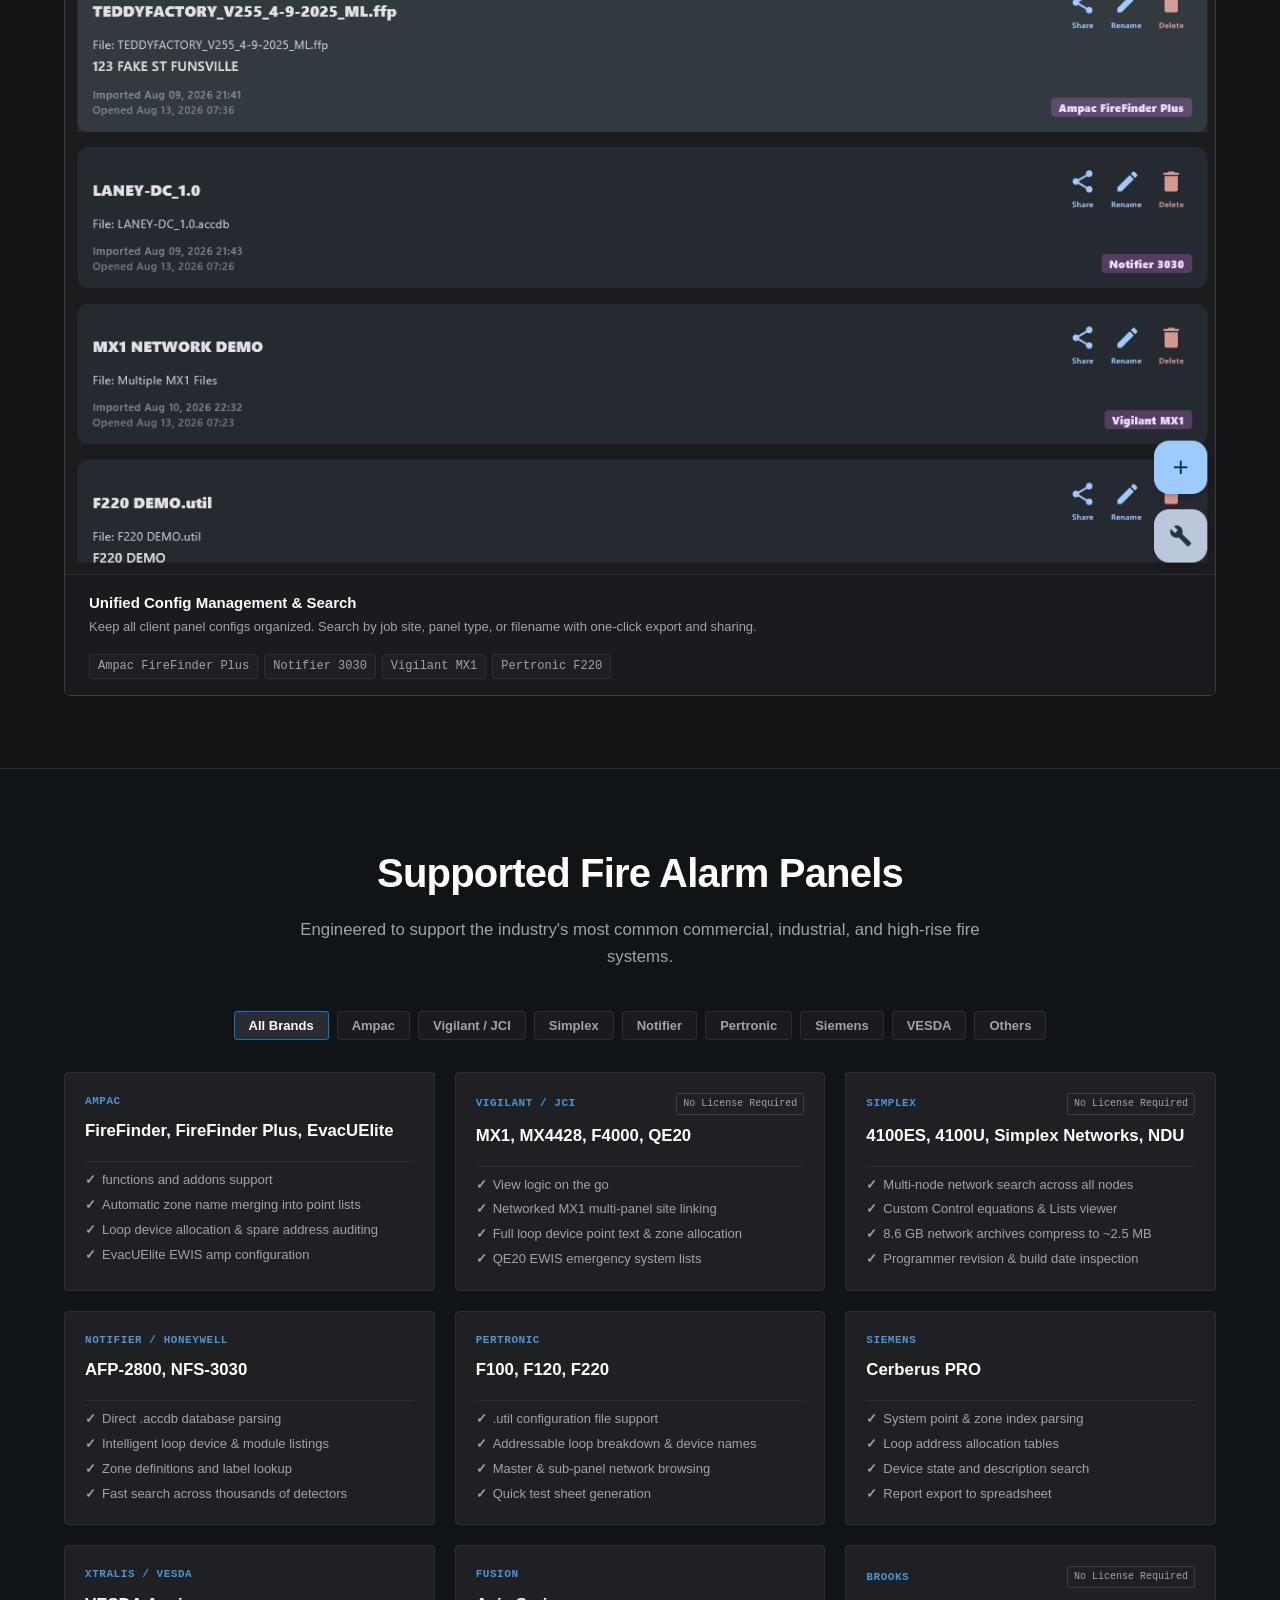
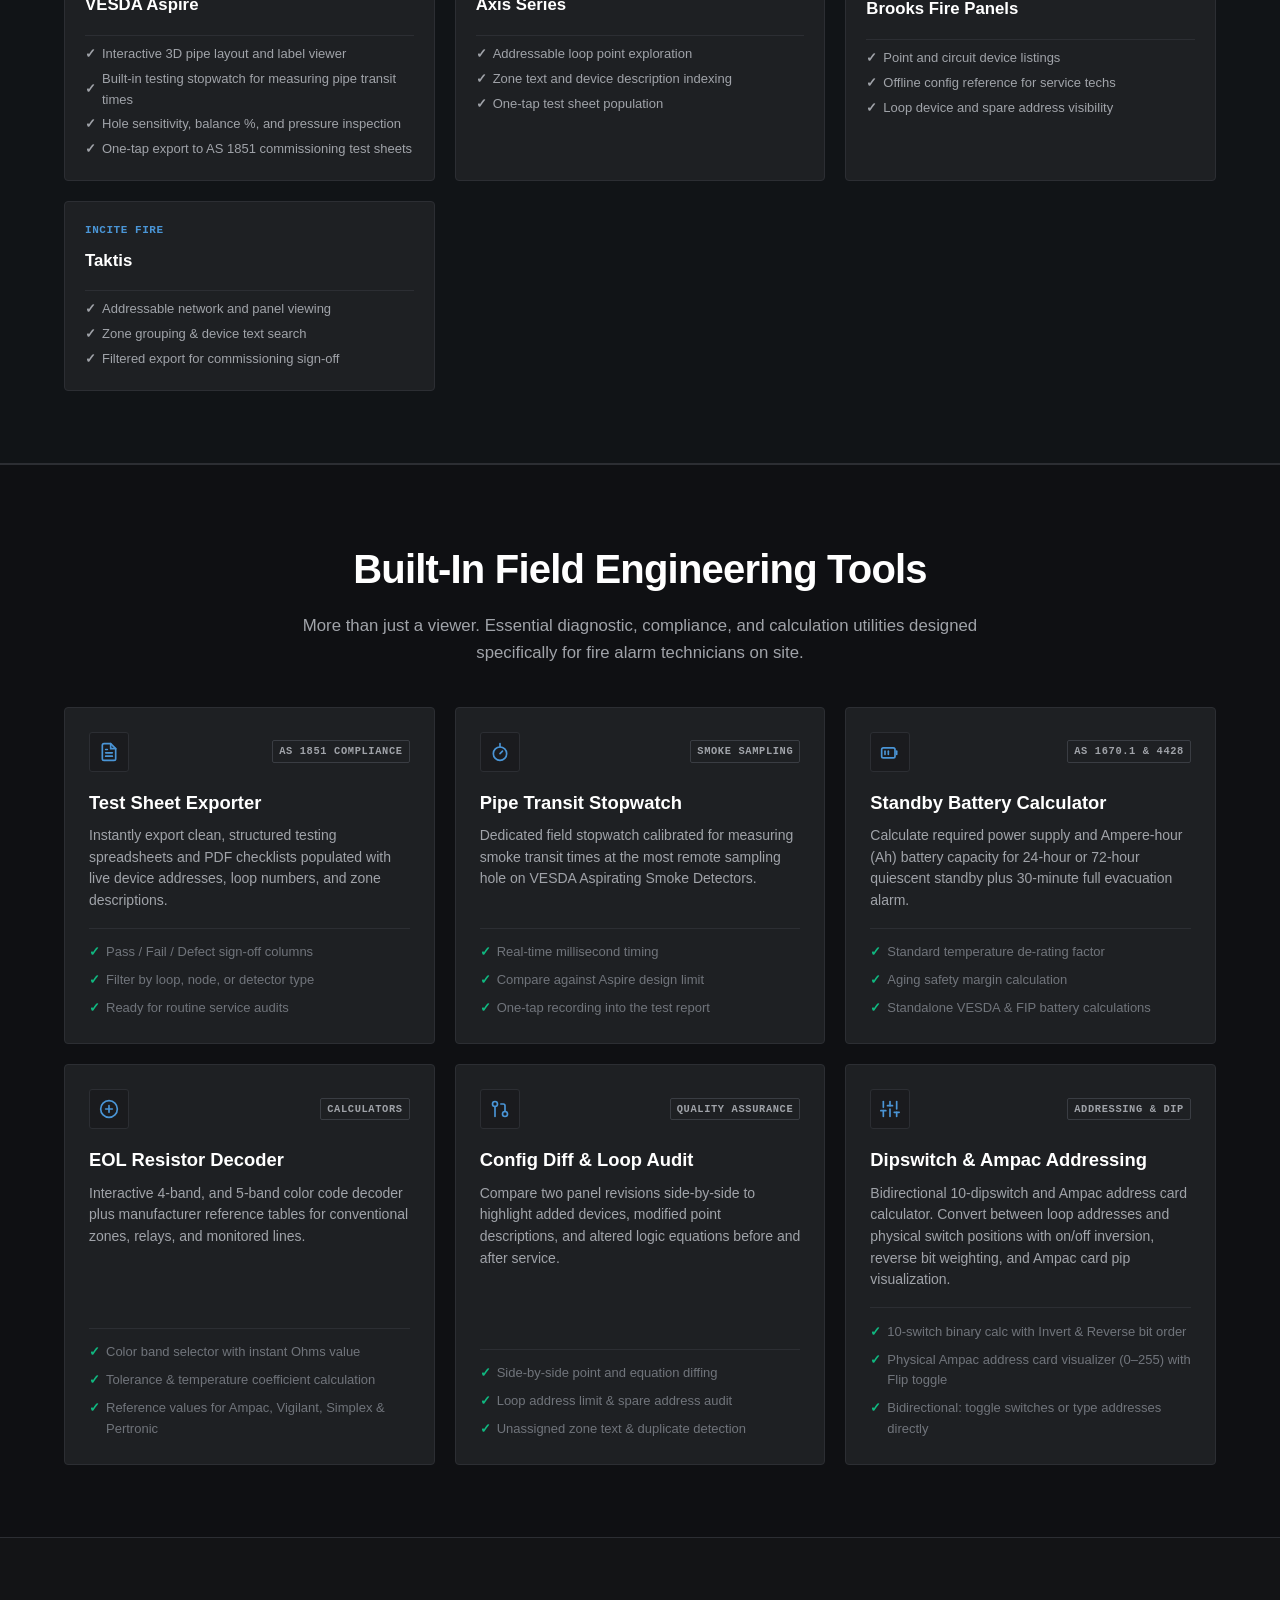
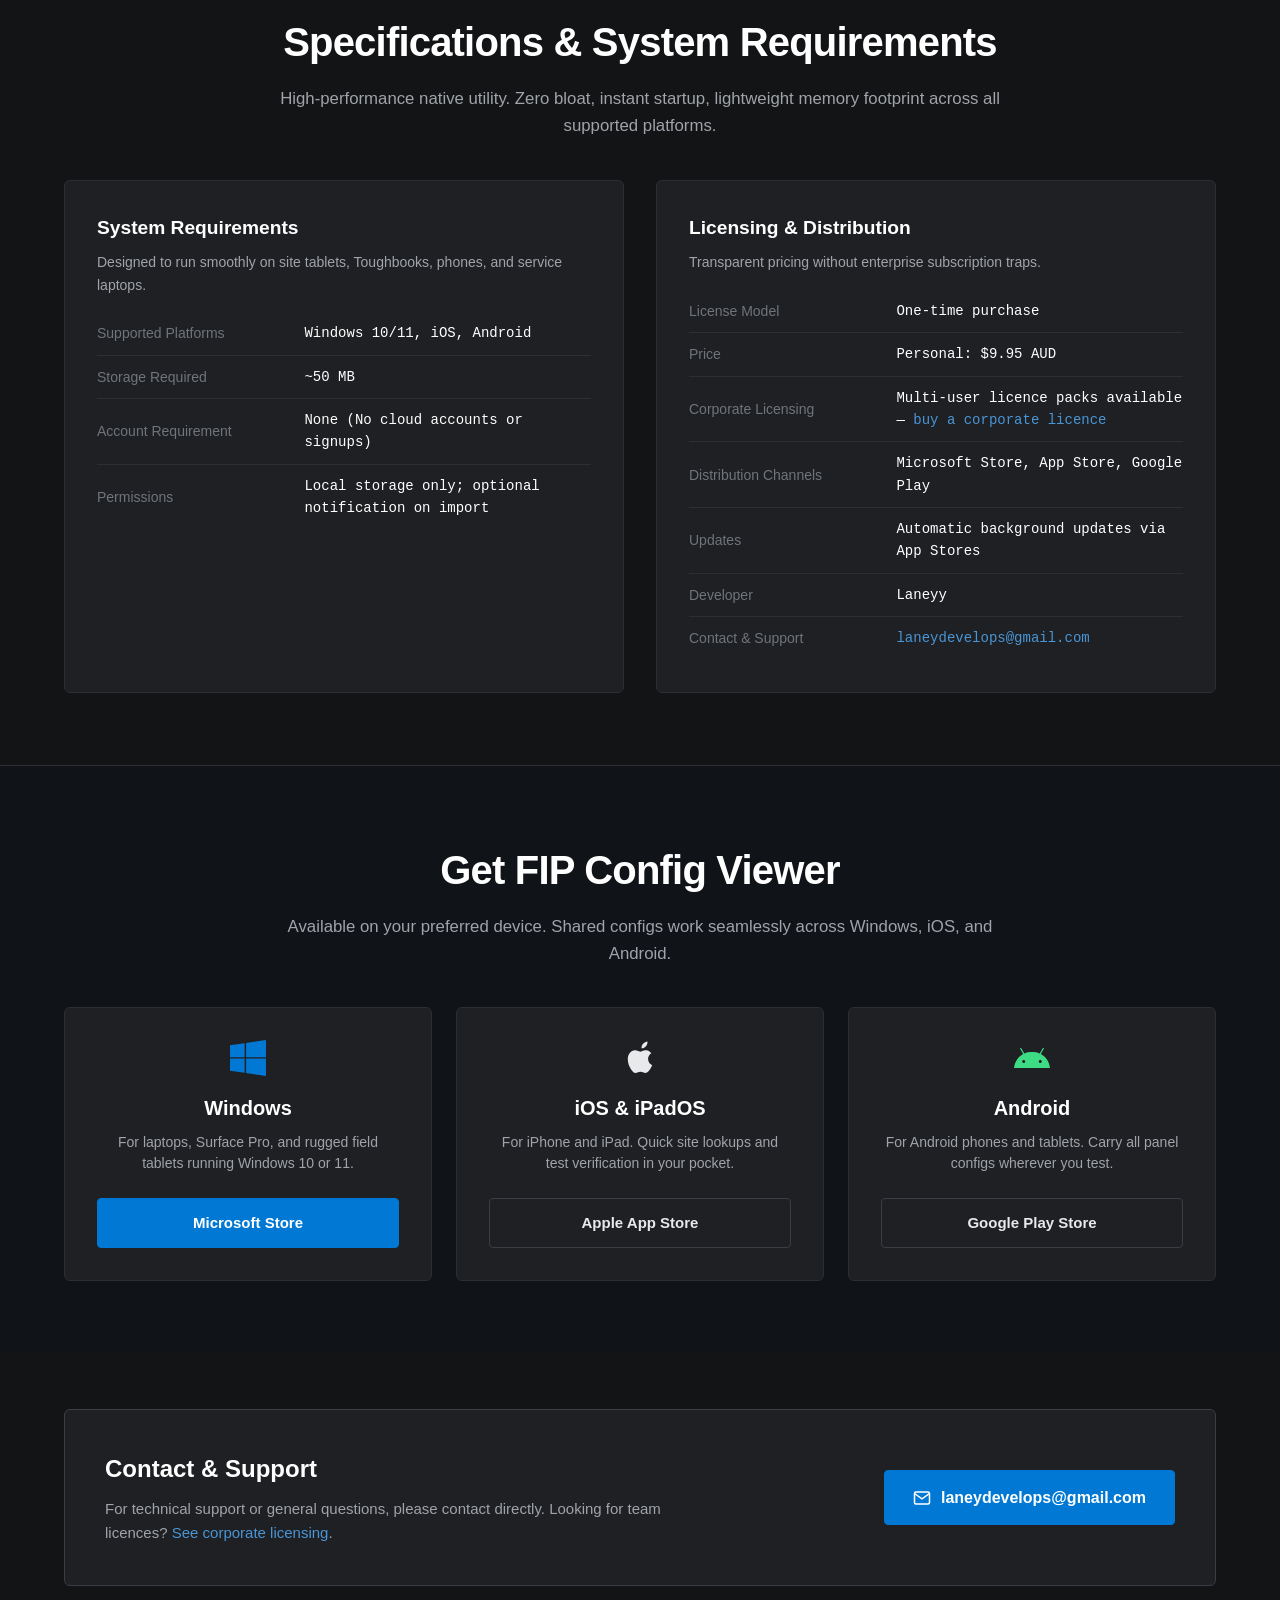
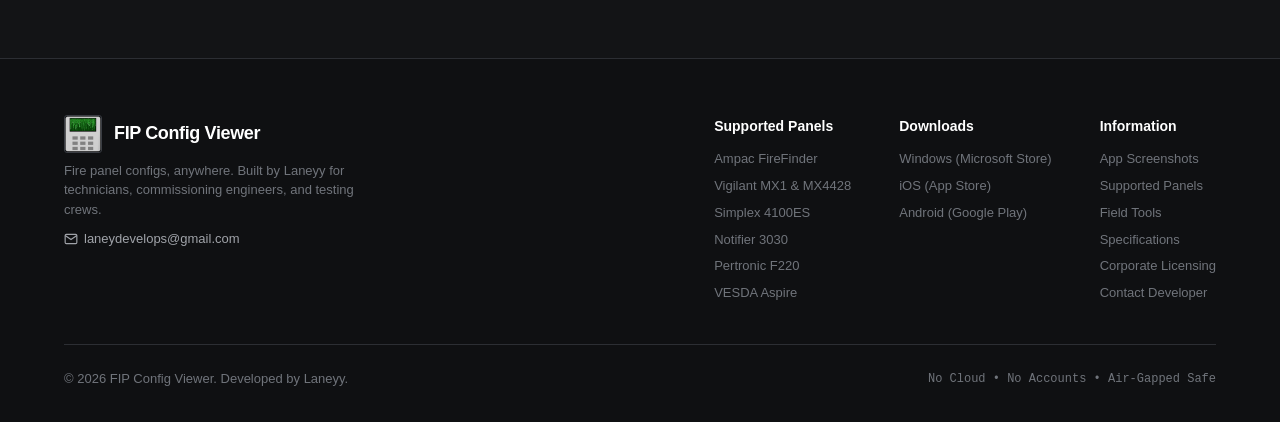
==== commit 1185f3a5: "fixes" ====
--- a/index.html
+++ b/index.html
@@ -195,7 +195,7 @@
             <span class="trust-pill">On-Device Parsing</span>
           </div>
           <p class="trust-desc">
-            Client building configurations, fire loop maps, and security zone text are parsed 100% locally in device
+            Configurations are parsed 100% locally in device
             memory. Zero cloud uploads, zero telemetry of customer configs, and zero third-party tracking.
           </p>
         </div>
@@ -428,11 +428,10 @@
         <div class="panel-card" data-brand="vesda">
           <div class="panel-card-header">
             <span class="panel-brand-name">Xtralis / VESDA</span>
-            <span class="panel-status-pill">No License Required</span>
           </div>
           <h4 class="panel-models">VESDA Aspire</h4>
           <ul class="panel-features-list">
-            <li>Instant Aspire pipe layout &amp; sampling hole table viewer</li>
+            <li>Interactive 3D pipe layout and label viewer</li>
             <li>Built-in testing stopwatch for measuring pipe transit times</li>
             <li>Hole sensitivity, balance %, and pressure inspection</li>
             <li>One-tap export to AS 1851 commissioning test sheets</li>
@@ -589,7 +588,7 @@
           </div>
           <h3 class="tool-card-title">EOL Resistor Decoder</h3>
           <p class="tool-card-desc">
-            Interactive 4-band, 5-band, and 6-band color code decoder plus manufacturer reference tables for
+            Interactive 4-band, and 5-band color code decoder plus manufacturer reference tables for
             conventional zones, relays, and monitored lines.
           </p>
           <ul class="tool-card-bullets">
@@ -625,27 +624,34 @@
           </ul>
         </div>
 
-        <!-- Tool 6: Live Serial Terminal -->
+        <!-- Tool 6: Dipswitch & Ampac Addressing -->
         <div class="tool-card">
           <div class="tool-card-head">
             <div class="tool-icon-wrap">
               <svg width="20" height="20" viewBox="0 0 24 24" fill="none" stroke="currentColor" stroke-width="2"
                 stroke-linecap="round" stroke-linejoin="round">
-                <polyline points="4 17 10 11 4 5"></polyline>
-                <line x1="12" y1="19" x2="20" y2="19"></line>
+                <line x1="4" y1="21" x2="4" y2="14"></line>
+                <line x1="4" y1="10" x2="4" y2="3"></line>
+                <line x1="12" y1="21" x2="12" y2="12"></line>
+                <line x1="12" y1="8" x2="12" y2="3"></line>
+                <line x1="20" y1="21" x2="20" y2="16"></line>
+                <line x1="20" y1="12" x2="20" y2="3"></line>
+                <line x1="1" y1="14" x2="7" y2="14"></line>
+                <line x1="9" y1="8" x2="15" y2="8"></line>
+                <line x1="17" y1="16" x2="23" y2="16"></line>
               </svg>
             </div>
-            <span class="tool-tag">Diagnostic Port</span>
-          </div>
-          <h3 class="tool-card-title">Live Serial Terminal</h3>
+            <span class="tool-tag">Addressing &amp; DIP</span>
+          </div>
+          <h3 class="tool-card-title">Dipswitch &amp; Ampac Addressing</h3>
           <p class="tool-card-desc">
-            Directly connect your laptop or Android field device to panel diagnostic and printer ports via USB-to-Serial
-            converter for live event stream logging.
+            Bidirectional 10-dipswitch and Ampac address card calculator. Convert between loop addresses and physical
+            switch positions with on/off inversion, reverse bit weighting, and Ampac card pip visualization.
           </p>
           <ul class="tool-card-bullets">
-            <li><span>✓</span> Windows &amp; Android USB-serial support</li>
-            <li><span>✓</span> Real-time event logging &amp; text capture</li>
-            <li><span>✓</span> Troubleshoot intermittent faults on site</li>
+            <li><span>✓</span> 10-switch binary calc with Invert &amp; Reverse bit order</li>
+            <li><span>✓</span> Physical Ampac address card visualizer (0–255) with Flip toggle</li>
+            <li><span>✓</span> Bidirectional: toggle switches or type addresses directly</li>
           </ul>
         </div>
       </div>
